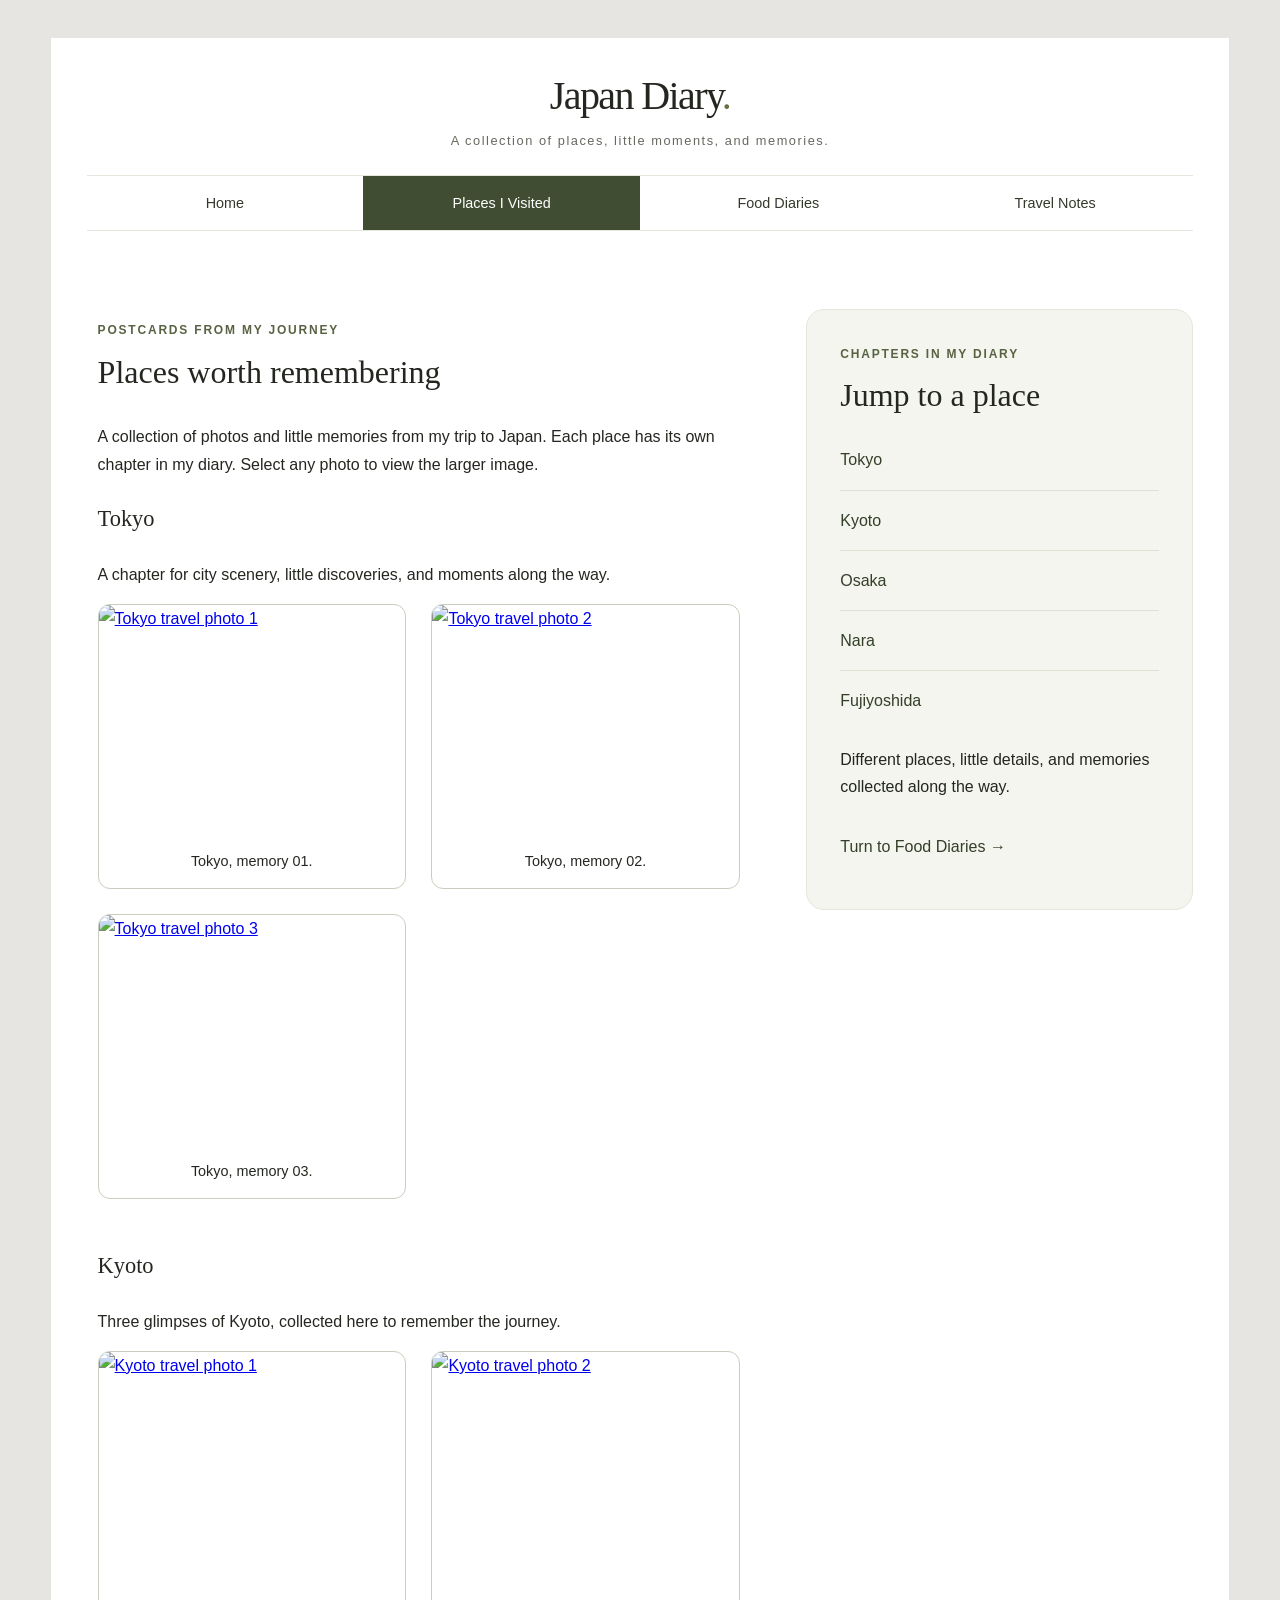
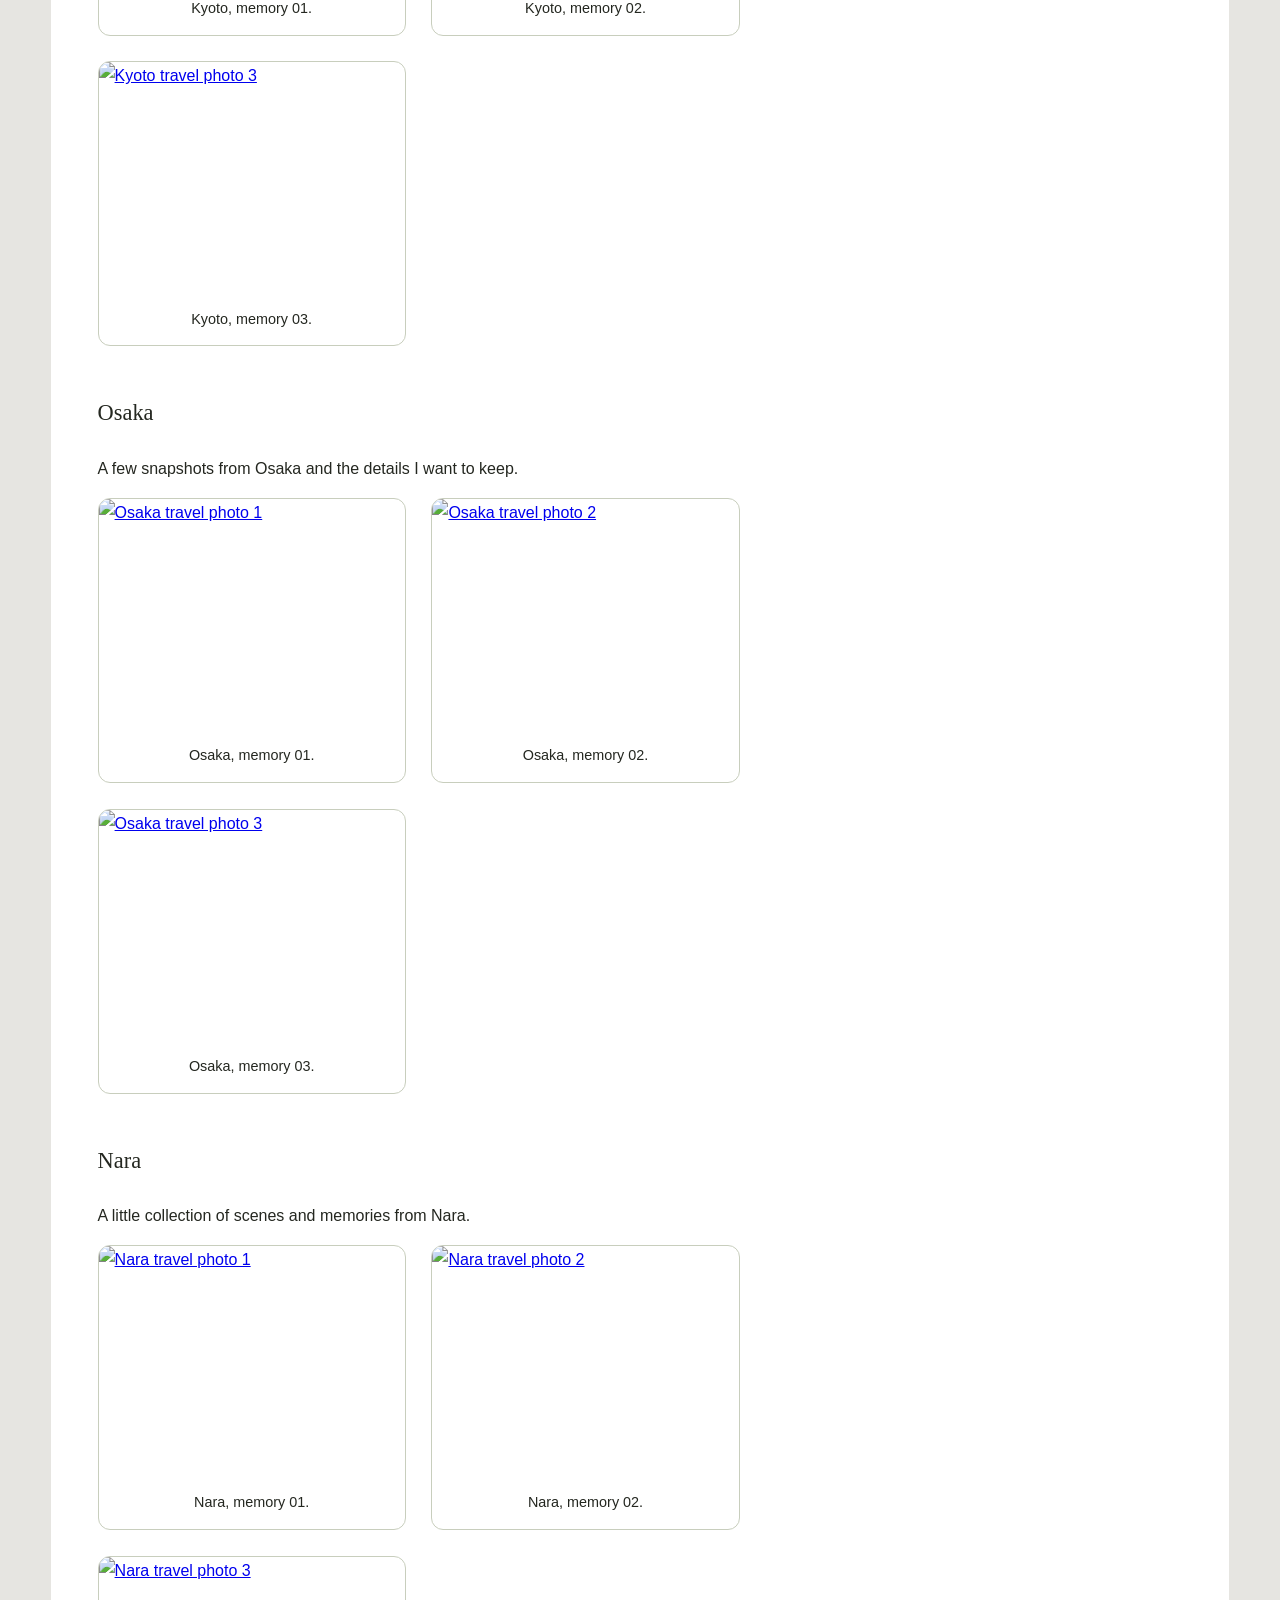
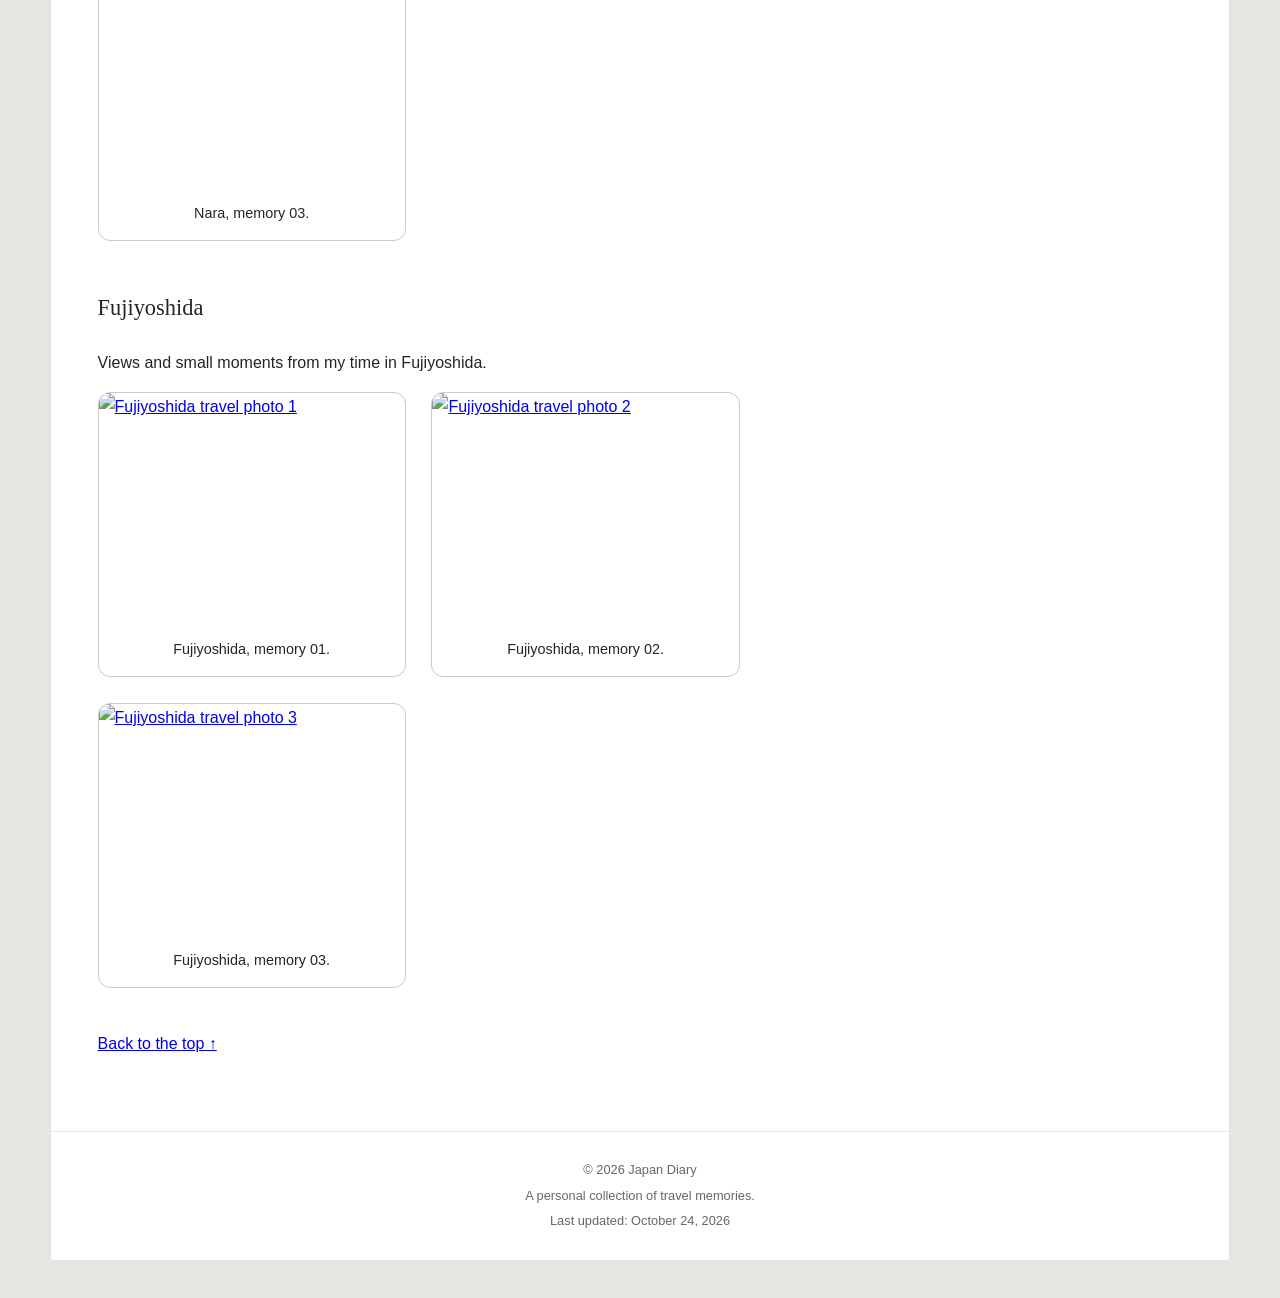
==== destinations.html @ f0b6dc49 "Add files via upload" ====
<!DOCTYPE html>
<html lang="en">
<head>
    <meta charset="UTF-8">
    <meta name="description"
          content="Japan Diary: photos and memories from Tokyo, Kyoto, Osaka, Nara, Fujiyoshida, and Shinjuku.">
    <meta name="viewport"
          content="width=device-width, initial-scale=1.0">

    <title>Japan Diary | Places I Visited</title>
    <link rel="stylesheet" href="Styles.css">
</head>

<body>
    <header>
        <h1>Japan Diary<span>.</span></h1>
        <p>A collection of places, little moments, and memories.</p>
    </header>

    <nav aria-label="Main navigation">
        <ul>
            <li><a href="index.html">Home</a></li>
            <li>
                <a href="destinations.html" aria-current="page">
                    Places I Visited
                </a>
            </li>
            <li><a href="food.html">Food Diaries</a></li>
            <li><a href="tips.html">Travel Notes</a></li>
        </ul>
    </nav>

    <main>
        <div class="columns">
            <section id="welcome">
                <p class="eyebrow">POSTCARDS FROM MY JOURNEY</p>
                <h2>Places worth remembering</h2>

                <p>
                    A collection of photos and little memories
                    from my trip to Japan. Each place has its
                    own chapter in my diary. Select any photo
                    to view the larger image.
                </p>

                <section id="tokyo">
                    <h3>Tokyo</h3>
                    <p>
                        A chapter for city scenery, little
                        discoveries, and moments along the way.
                    </p>

                    <div class="gallery-grid">
                        <div class="gallery">
                            <a href="Images/tokyo1.jpg">
                                <img src="Images/tokyo1.jpg"
                                     alt="Tokyo travel photo 1">
                            </a>
                            <div class="desc">Tokyo, memory 01.</div>
                        </div>

                        <div class="gallery">
                            <a href="Images/tokyo2.jpg">
                                <img src="Images/tokyo2.jpg"
                                     alt="Tokyo travel photo 2">
                            </a>
                            <div class="desc">Tokyo, memory 02.</div>
                        </div>

                        <div class="gallery">
                            <a href="Images/tokyo3.jpg">
                                <img src="Images/tokyo3.jpg"
                                     alt="Tokyo travel photo 3">
                            </a>
                            <div class="desc">Tokyo, memory 03.</div>
                        </div>
                    </div>
                </section>

                <section id="kyoto">
                    <h3>Kyoto</h3>
                    <p>
                        Three glimpses of Kyoto, collected
                        here to remember the journey.
                    </p>

                    <div class="gallery-grid">
                        <div class="gallery">
                            <a href="Images/kyoto1.jpg">
                                <img src="Images/kyoto1.jpg"
                                     alt="Kyoto travel photo 1">
                            </a>
                            <div class="desc">Kyoto, memory 01.</div>
                        </div>

                        <div class="gallery">
                            <a href="Images/kyoto2.jpg">
                                <img src="Images/kyoto2.jpg"
                                     alt="Kyoto travel photo 2">
                            </a>
                            <div class="desc">Kyoto, memory 02.</div>
                        </div>

                        <div class="gallery">
                            <a href="Images/kyoto3.jpg">
                                <img src="Images/kyoto3.jpg"
                                     alt="Kyoto travel photo 3">
                            </a>
                            <div class="desc">Kyoto, memory 03.</div>
                        </div>
                    </div>
                </section>

                <section id="osaka">
                    <h3>Osaka</h3>
                    <p>
                        A few snapshots from Osaka and
                        the details I want to keep.
                    </p>

                    <div class="gallery-grid">
                        <div class="gallery">
                            <a href="Images/osaka1.jpg">
                                <img src="Images/osaka1.jpg"
                                     alt="Osaka travel photo 1">
                            </a>
                            <div class="desc">Osaka, memory 01.</div>
                        </div>

                        <div class="gallery">
                            <a href="Images/osaka2.jpg">
                                <img src="Images/osaka2.jpg"
                                     alt="Osaka travel photo 2">
                            </a>
                            <div class="desc">Osaka, memory 02.</div>
                        </div>

                        <div class="gallery">
                            <a href="Images/osaka3.jpg">
                                <img src="Images/osaka3.jpg"
                                     alt="Osaka travel photo 3">
                            </a>
                            <div class="desc">Osaka, memory 03.</div>
                        </div>
                    </div>
                </section>

                <section id="nara">
                    <h3>Nara</h3>
                    <p>
                        A little collection of scenes
                        and memories from Nara.
                    </p>

                    <div class="gallery-grid">
                        <div class="gallery">
                            <a href="Images/nara1.jpg">
                                <img src="Images/nara1.jpg"
                                     alt="Nara travel photo 1">
                            </a>
                            <div class="desc">Nara, memory 01.</div>
                        </div>

                        <div class="gallery">
                            <a href="Images/nara2.jpg">
                                <img src="Images/nara2.jpg"
                                     alt="Nara travel photo 2">
                            </a>
                            <div class="desc">Nara, memory 02.</div>
                        </div>

                        <div class="gallery">
                            <a href="Images/nara3.jpg">
                                <img src="Images/nara3.jpg"
                                     alt="Nara travel photo 3">
                            </a>
                            <div class="desc">Nara, memory 03.</div>
                        </div>
                    </div>
                </section>

                <section id="fujiyoshida">
                    <h3>Fujiyoshida</h3>
                    <p>
                        Views and small moments from
                        my time in Fujiyoshida.
                    </p>

                    <div class="gallery-grid">
                        <div class="gallery">
                            <a href="Images/fujiyoshida1.jpg">
                                <img src="Images/fujiyoshida1.jpg"
                                     alt="Fujiyoshida travel photo 1">
                            </a>
                            <div class="desc">
                                Fujiyoshida, memory 01.
                            </div>
                        </div>

                        <div class="gallery">
                            <a href="Images/fujiyoshida2.jpg">
                                <img src="Images/fujiyoshida2.jpg"
                                     alt="Fujiyoshida travel photo 2">
                            </a>
                            <div class="desc">
                                Fujiyoshida, memory 02.
                            </div>
                        </div>

                        <div class="gallery">
                            <a href="Images/fujiyoshida3.jpg">
                                <img src="Images/fujiyoshida3.jpg"
                                     alt="Fujiyoshida travel photo 3">
                            </a>
                            <div class="desc">
                                Fujiyoshida, memory 03.
                            </div>
                        </div>
                    </div>
                </section>

                <p>
                    <a href="#welcome">Back to the top &uarr;</a>
                </p>
            </section>

            <aside>
                <p class="eyebrow">CHAPTERS IN MY DIARY</p>
                <h2>Jump to a place</h2>

                <ul>
                    <li><a href="#tokyo">Tokyo</a></li>
                    <li><a href="#kyoto">Kyoto</a></li>
                    <li><a href="#osaka">Osaka</a></li>
                    <li><a href="#nara">Nara</a></li>
                    <li><a href="#fujiyoshida">Fujiyoshida</a></li>

                </ul>

                <p>
                    Different places, little details,
                    and memories collected along the way.
                </p>

                <a href="food.html">
                    Turn to Food Diaries &rarr;
                </a>
            </aside>
        </div>
    </main>

    <footer>
        <p>&copy; 2026 Japan Diary</p>
        <p>A personal collection of travel memories.</p>
        <p>Last updated: October 24, 2026</p>
    </footer>
</body>
</html>
---- Styles.css ----
/* General layout */
* {
    box-sizing: border-box;
}

html {
    background-color: #e6e5e1;
}

body {
    width: 92%;
    margin: 3% auto;
    color: #242720;
    background-color: #ffffff;
    font-family: Arial, Helvetica, sans-serif;
    font-size: 100%;
    line-height: 1.7;
}

/* Header */
header {
    padding: 2% 4%;
    text-align: center;
}

header h1 {
    margin: 0;
    font-family: Georgia, "Times New Roman", serif;
    font-size: 2.5em;
    font-weight: normal;
    letter-spacing: -0.04em;
}

header h1 span {
    color: #657044;
}

header p {
    margin: 0;
    color: #66695f;
    font-size: 0.8em;
    letter-spacing: 0.12em;
}

/* Navigation */
nav {
    margin: 0 3%;
    border-top: 1px solid #e5e7df;
    border-bottom: 1px solid #e5e7df;
}

nav ul {
    margin: 0;
    padding: 0;
    list-style: none;
}

nav ul::after {
    content: "";
    display: block;
    clear: both;
}

nav li {
    float: left;
    width: 25%;
}

nav a {
    display: block;
    padding: 1em 2%;
    color: #34392c;
    text-align: center;
    text-decoration: none;
    font-size: 0.9em;
}

nav a:hover,
nav a:focus,
nav a[aria-current="page"] {
    color: #ffffff;
    background-color: #414d32;
}

/* Main area */
main {
    width: 100%;
    padding: 2% 3% 4%;
}

/* Large scenic banner */
.hero {
    padding: 8% 5%;
    border-radius: 24px;
    color: #ffffff;
    background-color: #414d32;
    background-image:
        linear-gradient(
            rgba(0, 0, 0, 0.25),
            rgba(0, 0, 0, 0.6)
        ),
     url("Images/japan.jpg");
    background-position: center;
    background-size: cover;
}

.hero h2 {
    margin: 0 0 3%;
    font-family: Georgia, "Times New Roman", serif;
    font-size: clamp(2.5em, 7vw, 7em);
    font-weight: normal;
    line-height: 1.05;
    letter-spacing: -0.05em;
}

.hero p {
    margin-bottom: 5%;
    font-family: Georgia, "Times New Roman", serif;
    font-size: 1.5em;
    line-height: 1.3;
}

.button {
    display: inline-block;
    padding: 0.8em 1.5em;
    border-radius: 30px;
    color: #242720;
    background-color: #ffffff;
    text-decoration: none;
    font-size: 0.85em;
    font-weight: bold;
}

.button:hover,
.button:focus {
    background-color: #e5e9d9;
}

/* Book-style fluid columns */
.columns {
    width: 100%;
    margin-top: 5%;
}

.columns::after {
    content: "";
    display: block;
    clear: both;
}

#welcome {
    float: left;
    width: 62%;
    padding: 1% 3% 1% 1%;
}

aside {
    float: right;
    width: 35%;
    padding: 3%;
    border: 1px solid #e4e7dc;
    border-radius: 18px;
    background-color: #f3f5ee;
}

.columns h2 {
    margin: 0 0 5%;
    font-family: Georgia, "Times New Roman", serif;
    font-size: 2em;
    font-weight: normal;
    line-height: 1.2;
}

.columns h3 {
    font-family: Georgia, "Times New Roman", serif;
    font-size: 1.4em;
    font-weight: normal;
}

.eyebrow {
    margin-top: 0;
    color: #596343;
    font-size: 0.75em;
    font-weight: bold;
    letter-spacing: 0.15em;
}

aside ul {
    margin: 0;
    padding: 0;
    list-style: none;
}

aside li {
    border-bottom: 1px solid #dce1d2;
}

aside li:last-child {
    border-bottom: 0;
}

aside a {
    display: block;
    padding: 1em 0;
    color: #343e29;
    text-decoration: none;
}

aside a:hover,
aside a:focus {
    text-decoration: underline;
}

/* Scalable content images */
main img {
    max-width: 100%;
    height: auto;
    border-radius: 16px;
}

/* Footer */
footer {
    clear: both;
    padding: 2%;
    border-top: 1px solid #e5e7df;
    color: #66695f;
    text-align: center;
    font-size: 0.8em;
}

footer p {
    margin: 0.3em 0;
}

/* Smaller screens */
@media screen and (max-width: 600px) {
    nav li {
        width: 50%;
    }

    .hero {
        padding: 12% 6%;
    }

    .hero p {
        font-size: 1.2em;
    }

    #welcome,
    aside {
        float: none;
        width: 100%;
    }

    #welcome {
        padding: 4% 1%;
    }

    aside {
        margin-top: 4%;
        padding: 6%;
    }
}/* Trip planning form */
form {
    margin-top: 5%;
}

fieldset {
    min-width: 0;
    margin: 0;
    padding: 5%;
    border: 1px solid #c8cebd;
    border-radius: 16px;
}

legend {
    padding: 0 0.5em;
    color: #414d32;
    font-weight: bold;
}

form label {
    display: block;
    margin-top: 1em;
    margin-bottom: 0.4em;
    font-weight: bold;
}

form input,
form select,
form textarea {
    display: block;
    width: 100%;
    padding: 0.8em;
    border: 1px solid #929b83;
    border-radius: 6px;
    color: #242720;
    background-color: #ffffff;
    font: inherit;
}

form textarea {
    resize: vertical;
}

form input:focus,
form select:focus,
form textarea:focus {
    outline: 2px solid #414d32;
    outline-offset: 2px;
}

.form-buttons {
    margin-top: 1.5em;
}

.form-buttons button {
    margin: 0.4em 0.5em 0 0;
    padding: 0.8em 1.5em;
    border: 1px solid #414d32;
    border-radius: 24px;
    color: #ffffff;
    background-color: #414d32;
    font: inherit;
    cursor: pointer;
}

.form-buttons button[type="reset"] {
    color: #414d32;
    background-color: #ffffff;
}

.form-buttons button:hover {
    color: #ffffff;
    background-color: #28321e;
}

.form-buttons button:focus {
    outline: 2px solid #414d32;
    outline-offset: 3px;
}

/* Fluid image gallery */
.gallery-grid::after {
    content: "";
    display: block;
    clear: both;
}

.gallery {
    float: left;
    width: 48%;
    margin: 0 4% 4% 0;
    border: 1px solid #c8cebd;
    border-radius: 12px;
    overflow: hidden;
    background-color: #ffffff;
}

.gallery:nth-child(even) {
    margin-right: 0;
}

.gallery:hover {
    border-color: #414d32;
}

.gallery a {
    display: block;
}

.gallery a:focus {
    outline: 3px solid #414d32;
    outline-offset: -3px;
}

.gallery img {
    display: block;
    width: 100%;
    height: auto;
    aspect-ratio: 4 / 3;
    object-fit: cover;
    border-radius: 0;
}

.desc {
    padding: 1em;
    text-align: center;
    font-size: 0.9em;
}

@media screen and (max-width: 600px) {
    .gallery {
        float: none;
        width: 100%;
        margin-right: 0;
        margin-bottom: 6%;
    }
}
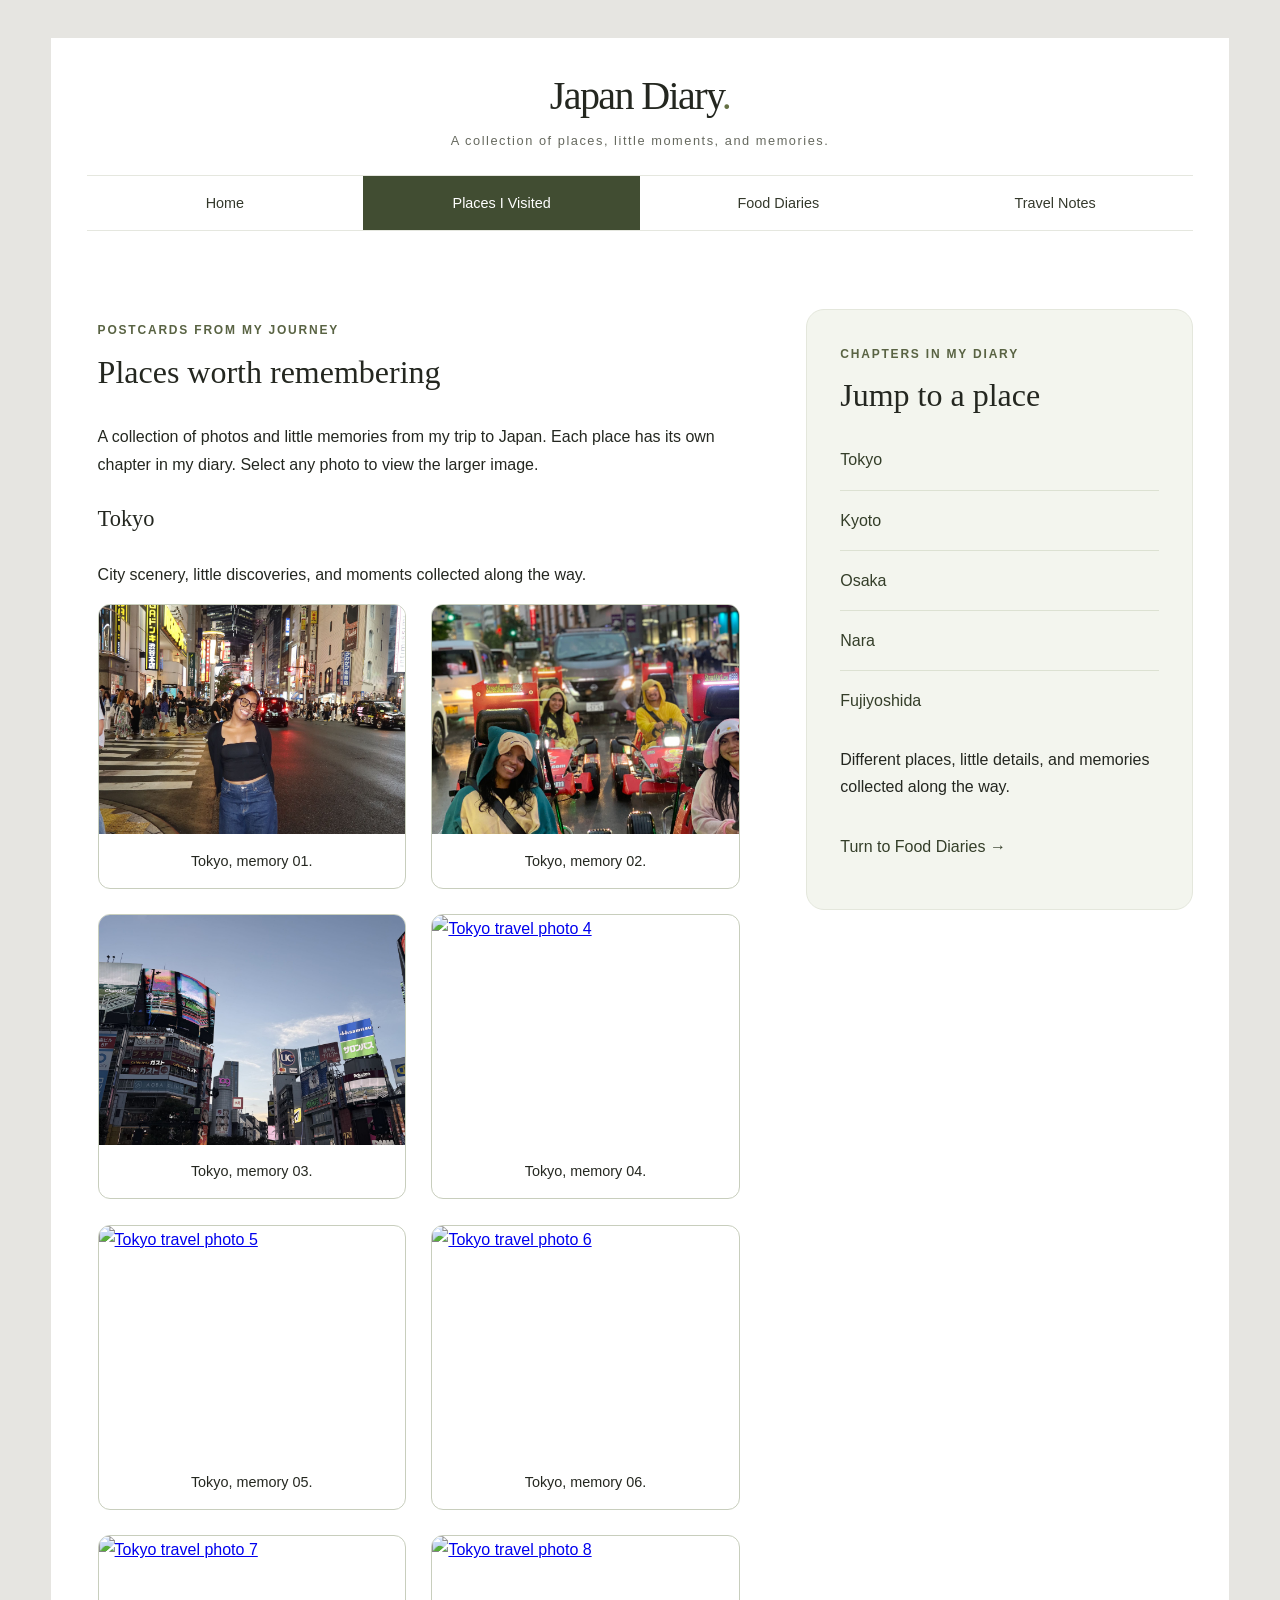
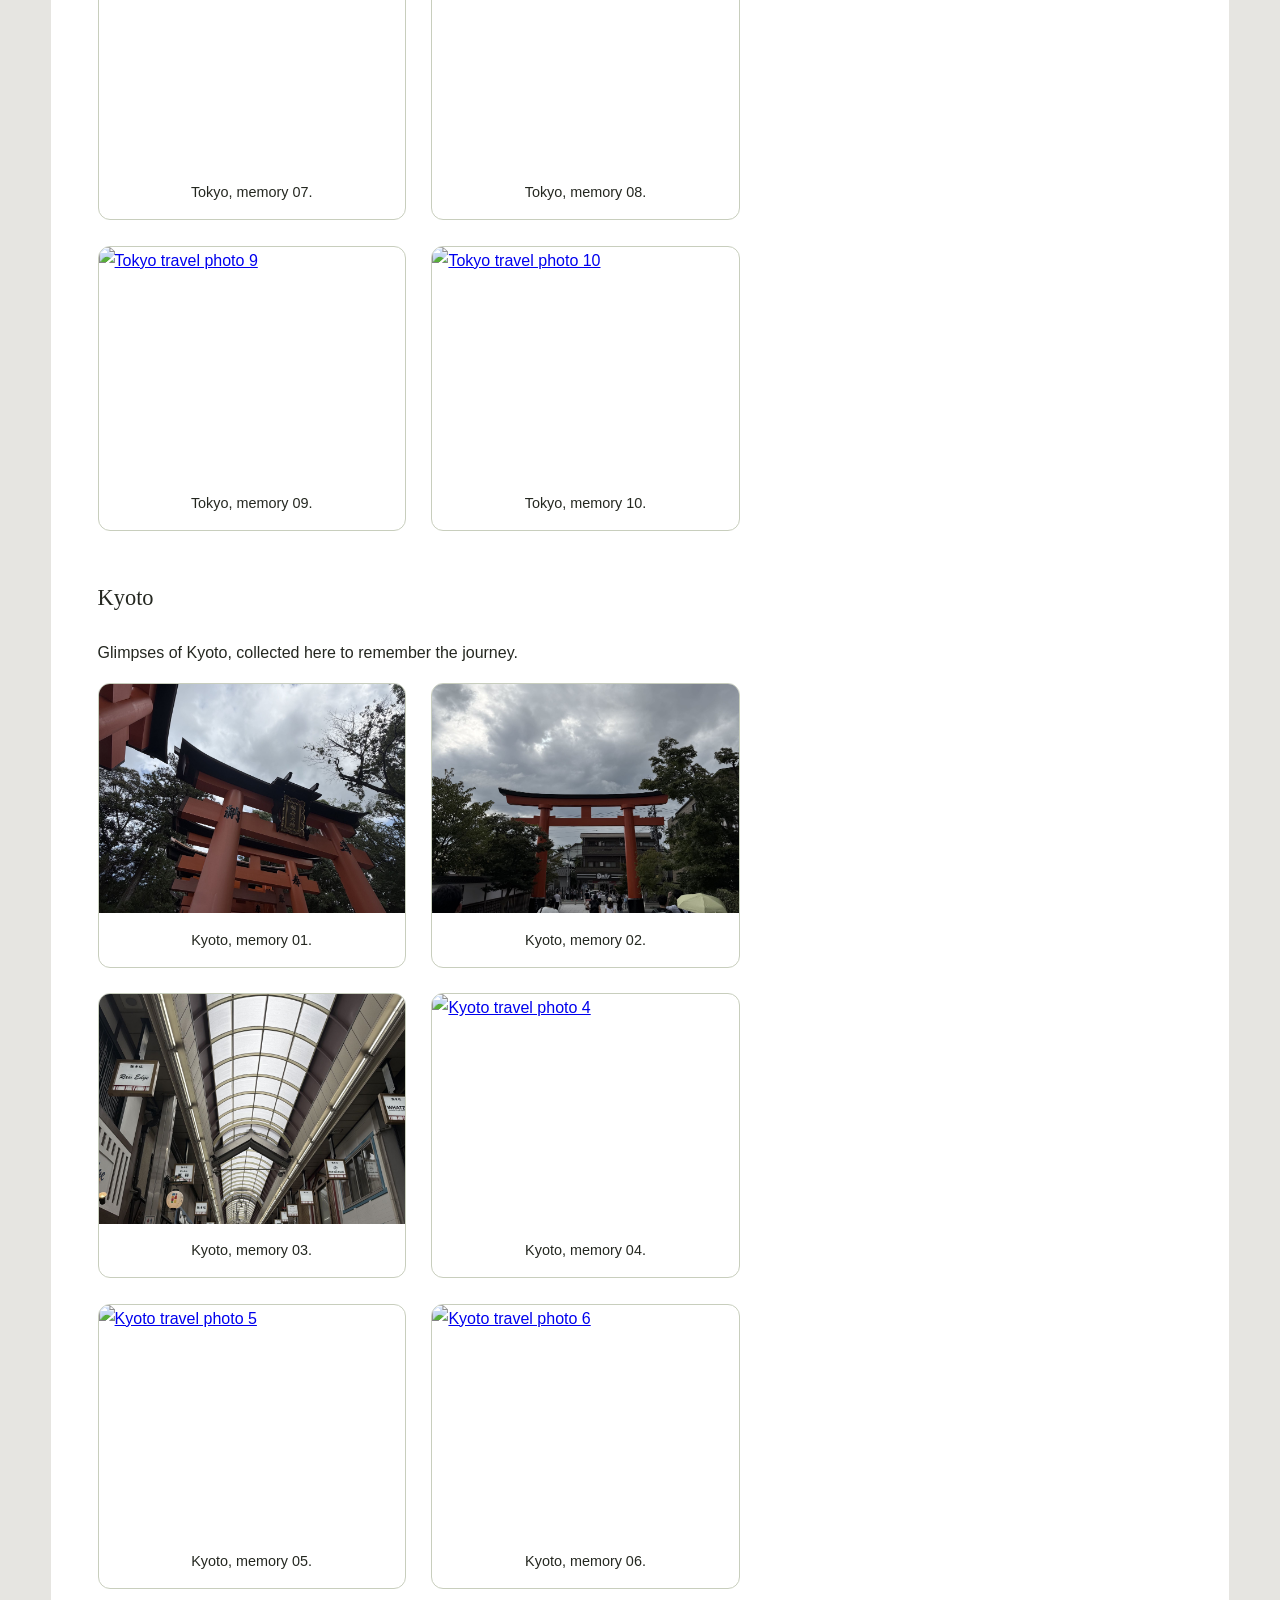
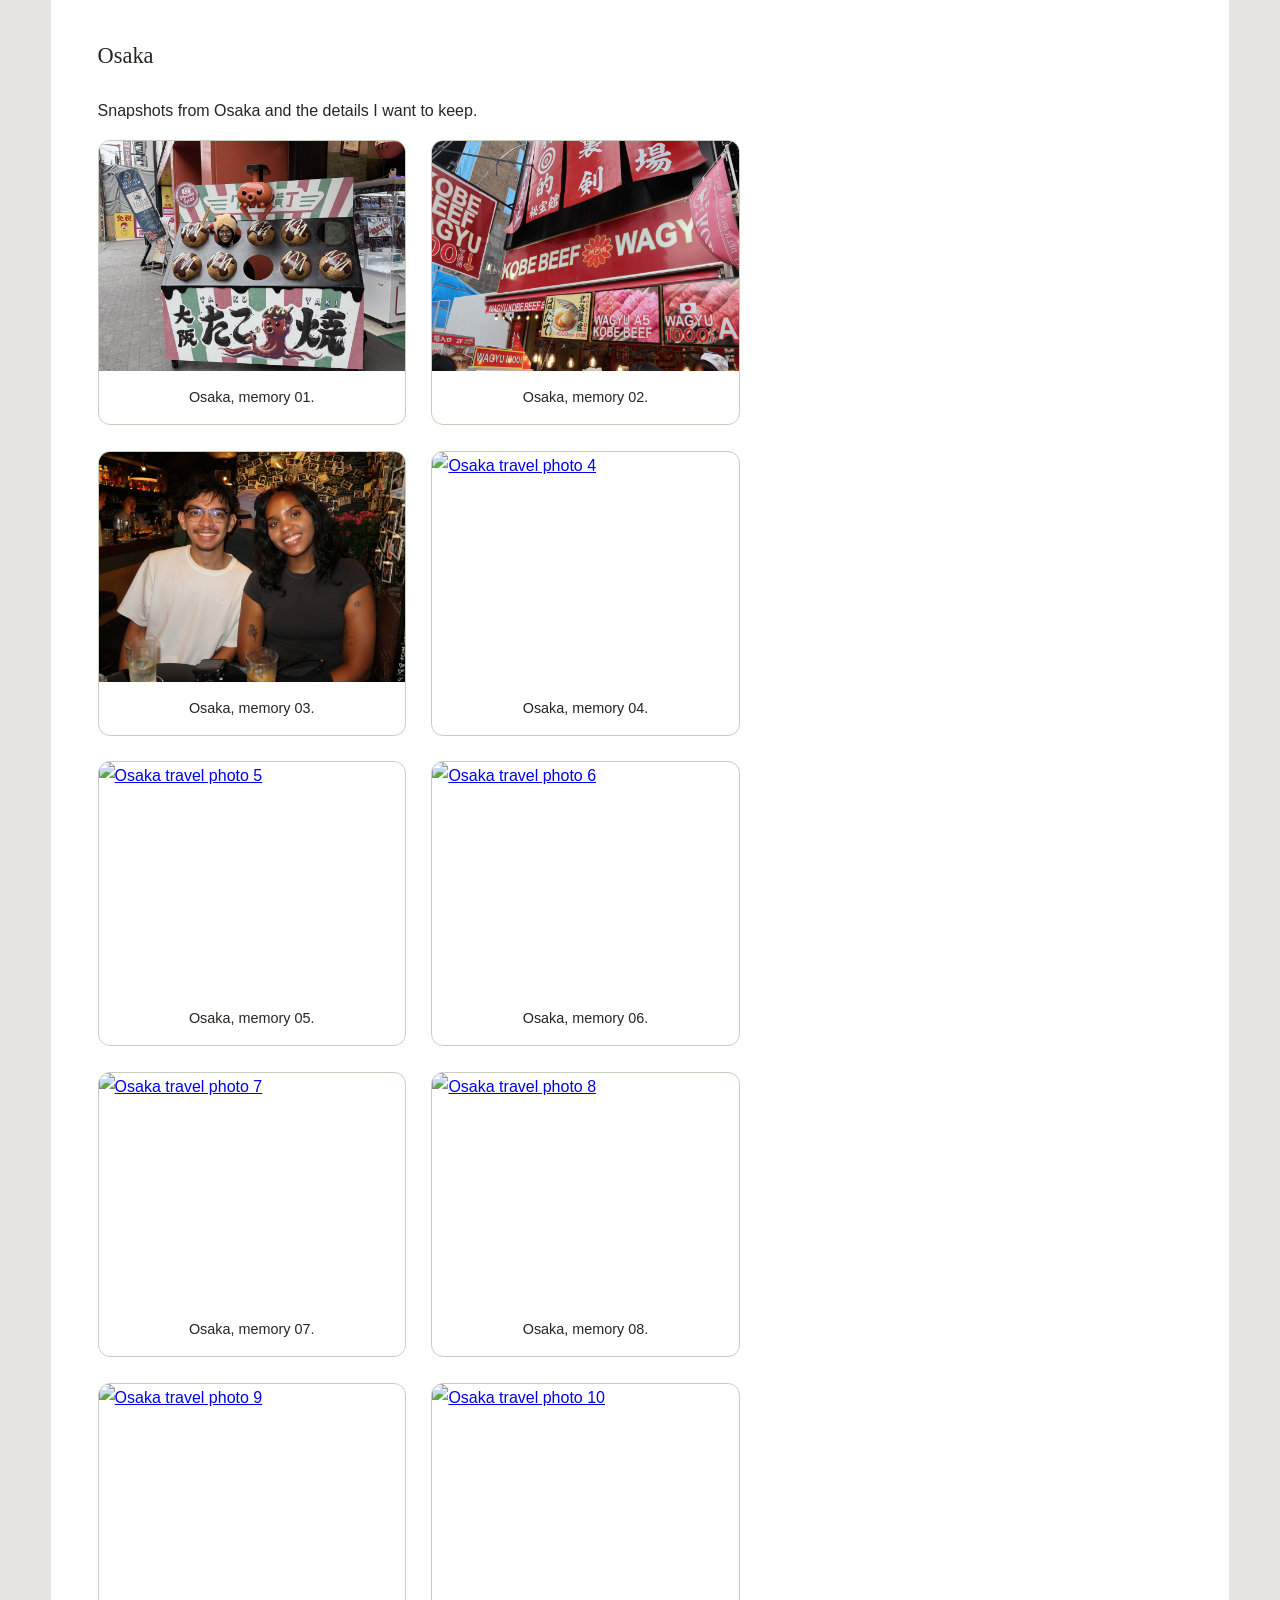
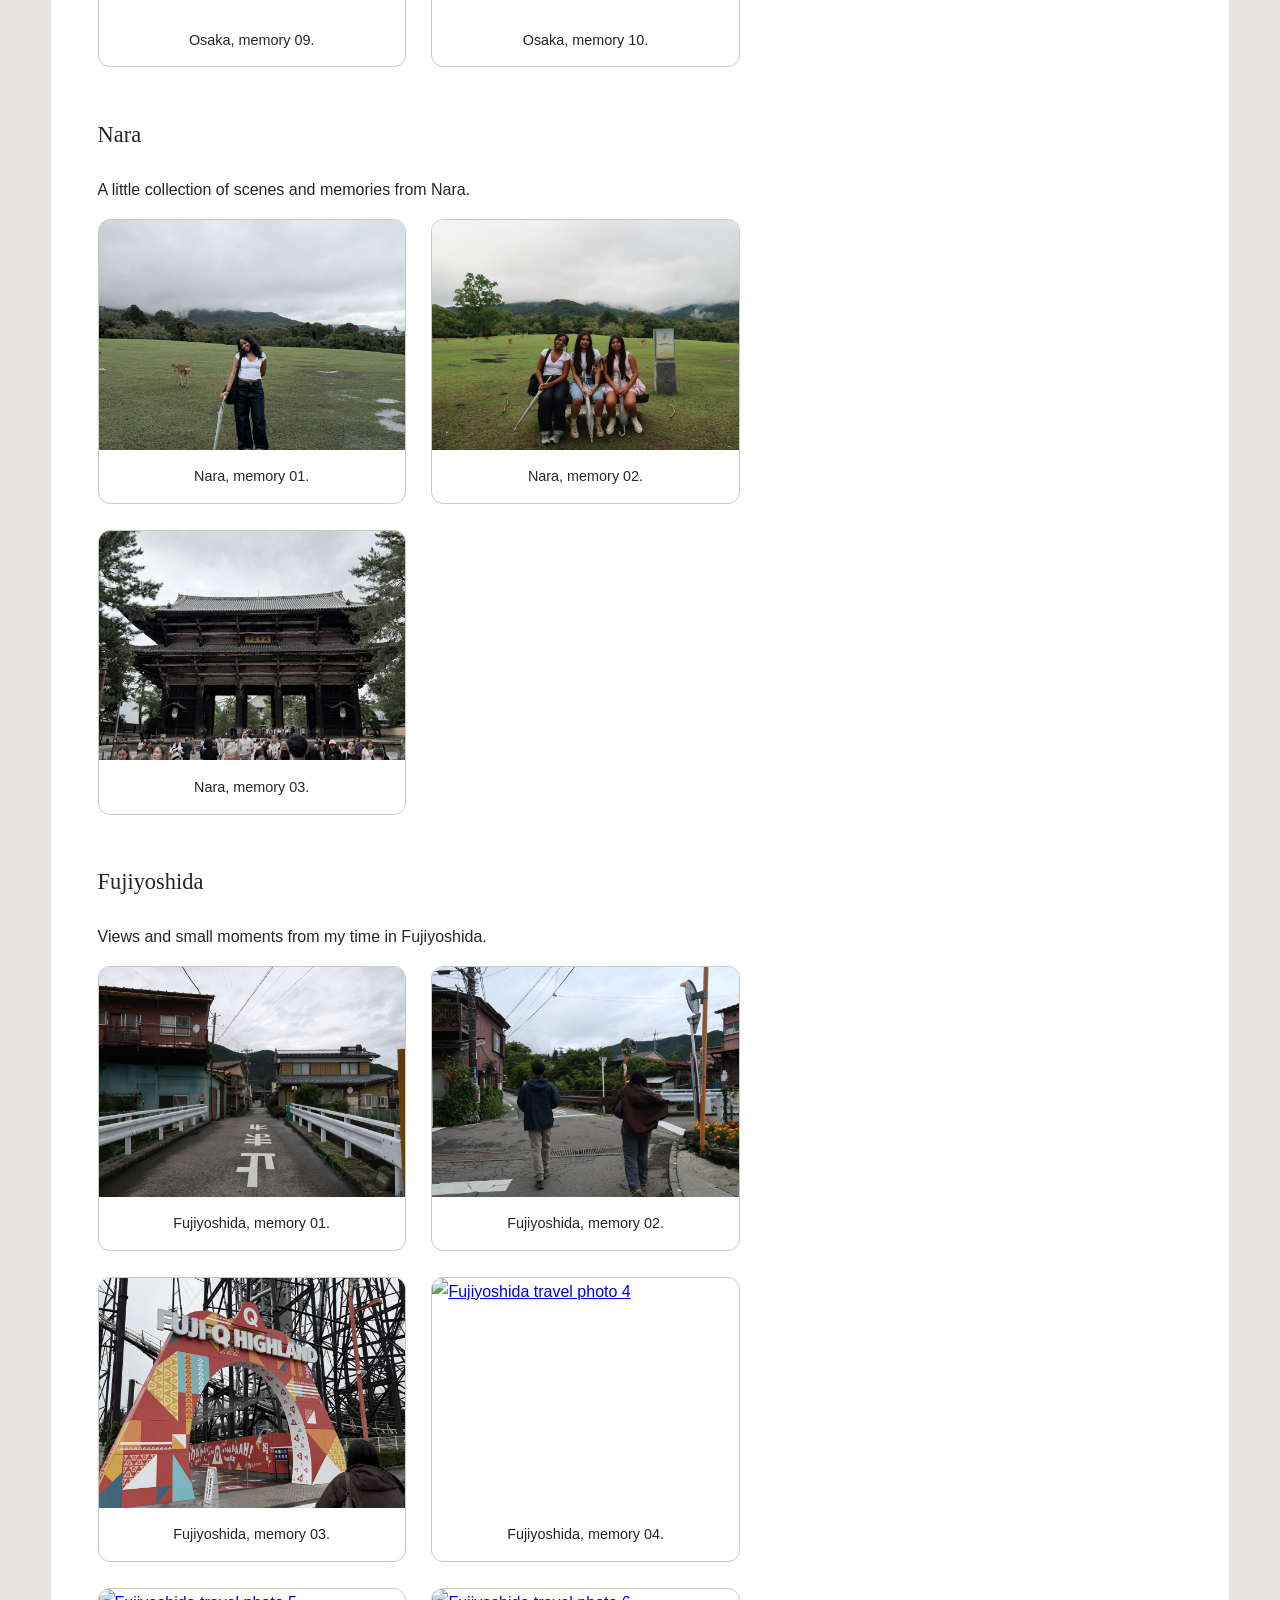
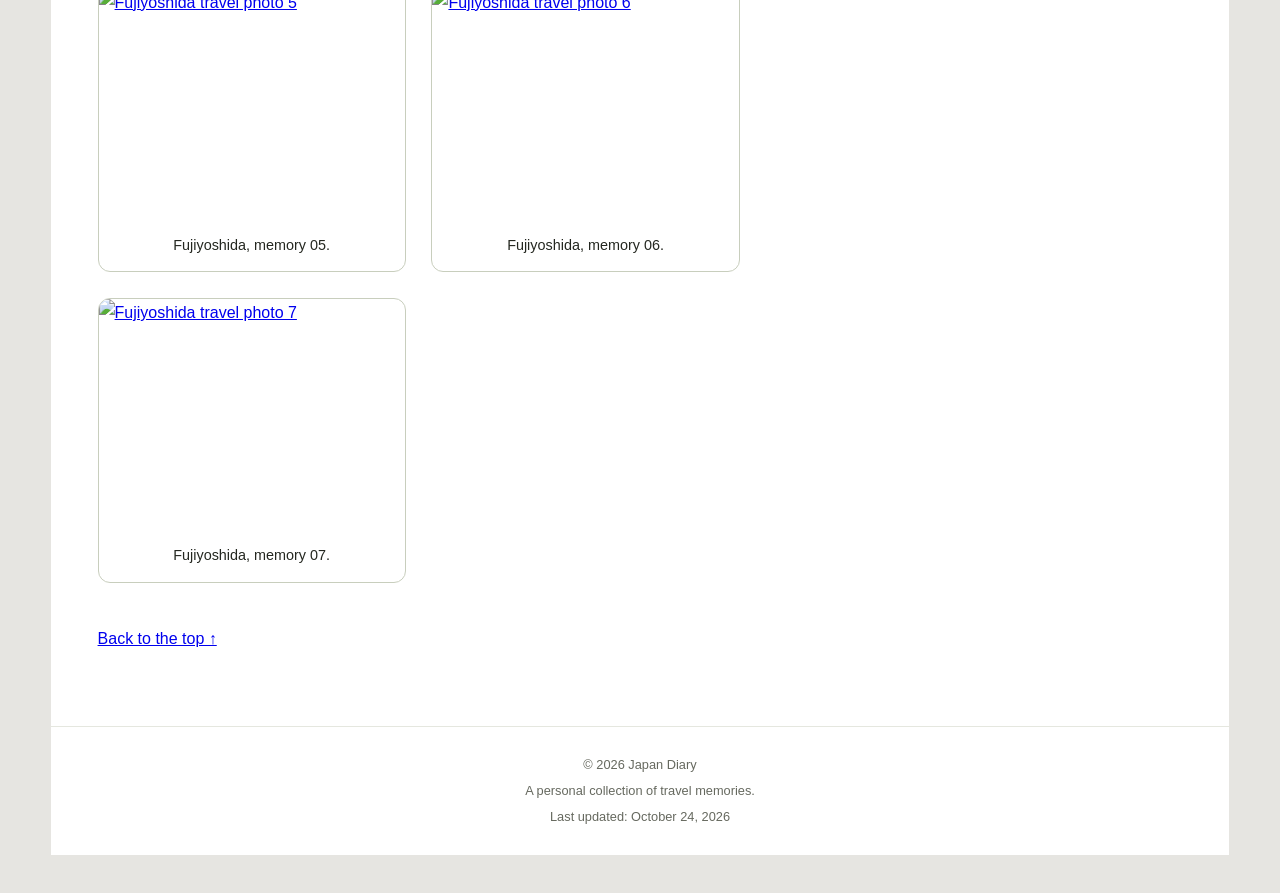
==== commit 71ac85dd: "Add files via upload" ====
--- a/destinations.html
+++ b/destinations.html
@@ -3,7 +3,7 @@
 <head>
     <meta charset="UTF-8">
     <meta name="description"
-          content="Japan Diary: photos and memories from Tokyo, Kyoto, Osaka, Nara, Fujiyoshida, and Shinjuku.">
+          content="Japan Diary: photos and memories from Tokyo, Kyoto, Osaka, Nara, and Fujiyoshida.">
     <meta name="viewport"
           content="width=device-width, initial-scale=1.0">
 
@@ -43,18 +43,20 @@
                     to view the larger image.
                 </p>
 
+                <!-- TOKYO: 10 PHOTOS -->
                 <section id="tokyo">
                     <h3>Tokyo</h3>
                     <p>
-                        A chapter for city scenery, little
-                        discoveries, and moments along the way.
+                        City scenery, little discoveries,
+                        and moments collected along the way.
                     </p>
 
                     <div class="gallery-grid">
                         <div class="gallery">
                             <a href="Images/tokyo1.jpg">
                                 <img src="Images/tokyo1.jpg"
-                                     alt="Tokyo travel photo 1">
+                                     alt="Tokyo travel photo 1"
+                                     loading="lazy">
                             </a>
                             <div class="desc">Tokyo, memory 01.</div>
                         </div>
@@ -62,7 +64,8 @@
                         <div class="gallery">
                             <a href="Images/tokyo2.jpg">
                                 <img src="Images/tokyo2.jpg"
-                                     alt="Tokyo travel photo 2">
+                                     alt="Tokyo travel photo 2"
+                                     loading="lazy">
                             </a>
                             <div class="desc">Tokyo, memory 02.</div>
                         </div>
@@ -70,25 +73,91 @@
                         <div class="gallery">
                             <a href="Images/tokyo3.jpg">
                                 <img src="Images/tokyo3.jpg"
-                                     alt="Tokyo travel photo 3">
+                                     alt="Tokyo travel photo 3"
+                                     loading="lazy">
                             </a>
                             <div class="desc">Tokyo, memory 03.</div>
+                        </div>
+
+                        <div class="gallery">
+                            <a href="Images/tokyo4.jpg">
+                                <img src="Images/tokyo4.jpg"
+                                     alt="Tokyo travel photo 4"
+                                     loading="lazy">
+                            </a>
+                            <div class="desc">Tokyo, memory 04.</div>
+                        </div>
+
+                        <div class="gallery">
+                            <a href="Images/tokyo5.jpg">
+                                <img src="Images/tokyo5.jpg"
+                                     alt="Tokyo travel photo 5"
+                                     loading="lazy">
+                            </a>
+                            <div class="desc">Tokyo, memory 05.</div>
+                        </div>
+
+                        <div class="gallery">
+                            <a href="Images/tokyo6.jpg">
+                                <img src="Images/tokyo6.jpg"
+                                     alt="Tokyo travel photo 6"
+                                     loading="lazy">
+                            </a>
+                            <div class="desc">Tokyo, memory 06.</div>
+                        </div>
+
+                        <div class="gallery">
+                            <a href="Images/tokyo7.jpg">
+                                <img src="Images/tokyo7.jpg"
+                                     alt="Tokyo travel photo 7"
+                                     loading="lazy">
+                            </a>
+                            <div class="desc">Tokyo, memory 07.</div>
+                        </div>
+
+                        <div class="gallery">
+                            <a href="Images/tokyo8.jpg">
+                                <img src="Images/tokyo8.jpg"
+                                     alt="Tokyo travel photo 8"
+                                     loading="lazy">
+                            </a>
+                            <div class="desc">Tokyo, memory 08.</div>
+                        </div>
+
+                        <div class="gallery">
+                            <a href="Images/tokyo9.jpg">
+                                <img src="Images/tokyo9.jpg"
+                                     alt="Tokyo travel photo 9"
+                                     loading="lazy">
+                            </a>
+                            <div class="desc">Tokyo, memory 09.</div>
+                        </div>
+
+                        <div class="gallery">
+                            <a href="Images/tokyo10.jpg">
+                                <img src="Images/tokyo10.jpg"
+                                     alt="Tokyo travel photo 10"
+                                     loading="lazy">
+                            </a>
+                            <div class="desc">Tokyo, memory 10.</div>
                         </div>
                     </div>
                 </section>
 
+                <!-- KYOTO: 6 PHOTOS -->
                 <section id="kyoto">
                     <h3>Kyoto</h3>
                     <p>
-                        Three glimpses of Kyoto, collected
-                        here to remember the journey.
+                        Glimpses of Kyoto, collected here
+                        to remember the journey.
                     </p>
 
                     <div class="gallery-grid">
                         <div class="gallery">
                             <a href="Images/kyoto1.jpg">
                                 <img src="Images/kyoto1.jpg"
-                                     alt="Kyoto travel photo 1">
+                                     alt="Kyoto travel photo 1"
+                                     loading="lazy">
                             </a>
                             <div class="desc">Kyoto, memory 01.</div>
                         </div>
@@ -96,7 +165,8 @@
                         <div class="gallery">
                             <a href="Images/kyoto2.jpg">
                                 <img src="Images/kyoto2.jpg"
-                                     alt="Kyoto travel photo 2">
+                                     alt="Kyoto travel photo 2"
+                                     loading="lazy">
                             </a>
                             <div class="desc">Kyoto, memory 02.</div>
                         </div>
@@ -104,25 +174,55 @@
                         <div class="gallery">
                             <a href="Images/kyoto3.jpg">
                                 <img src="Images/kyoto3.jpg"
-                                     alt="Kyoto travel photo 3">
+                                     alt="Kyoto travel photo 3"
+                                     loading="lazy">
                             </a>
                             <div class="desc">Kyoto, memory 03.</div>
+                        </div>
+
+                        <div class="gallery">
+                            <a href="Images/kyoto4.jpg">
+                                <img src="Images/kyoto4.jpg"
+                                     alt="Kyoto travel photo 4"
+                                     loading="lazy">
+                            </a>
+                            <div class="desc">Kyoto, memory 04.</div>
+                        </div>
+
+                        <div class="gallery">
+                            <a href="Images/kyoto5.jpg">
+                                <img src="Images/kyoto5.jpg"
+                                     alt="Kyoto travel photo 5"
+                                     loading="lazy">
+                            </a>
+                            <div class="desc">Kyoto, memory 05.</div>
+                        </div>
+
+                        <div class="gallery">
+                            <a href="Images/kyoto6.jpg">
+                                <img src="Images/kyoto6.jpg"
+                                     alt="Kyoto travel photo 6"
+                                     loading="lazy">
+                            </a>
+                            <div class="desc">Kyoto, memory 06.</div>
                         </div>
                     </div>
                 </section>
 
+                <!-- OSAKA: 10 PHOTOS -->
                 <section id="osaka">
                     <h3>Osaka</h3>
                     <p>
-                        A few snapshots from Osaka and
-                        the details I want to keep.
+                        Snapshots from Osaka and the
+                        details I want to keep.
                     </p>
 
                     <div class="gallery-grid">
                         <div class="gallery">
                             <a href="Images/osaka1.jpg">
                                 <img src="Images/osaka1.jpg"
-                                     alt="Osaka travel photo 1">
+                                     alt="Osaka travel photo 1"
+                                     loading="lazy">
                             </a>
                             <div class="desc">Osaka, memory 01.</div>
                         </div>
@@ -130,7 +230,8 @@
                         <div class="gallery">
                             <a href="Images/osaka2.jpg">
                                 <img src="Images/osaka2.jpg"
-                                     alt="Osaka travel photo 2">
+                                     alt="Osaka travel photo 2"
+                                     loading="lazy">
                             </a>
                             <div class="desc">Osaka, memory 02.</div>
                         </div>
@@ -138,13 +239,78 @@
                         <div class="gallery">
                             <a href="Images/osaka3.jpg">
                                 <img src="Images/osaka3.jpg"
-                                     alt="Osaka travel photo 3">
+                                     alt="Osaka travel photo 3"
+                                     loading="lazy">
                             </a>
                             <div class="desc">Osaka, memory 03.</div>
+                        </div>
+
+                        <div class="gallery">
+                            <a href="Images/osaka4.jpg">
+                                <img src="Images/osaka4.jpg"
+                                     alt="Osaka travel photo 4"
+                                     loading="lazy">
+                            </a>
+                            <div class="desc">Osaka, memory 04.</div>
+                        </div>
+
+                        <div class="gallery">
+                            <a href="Images/osaka5.jpg">
+                                <img src="Images/osaka5.jpg"
+                                     alt="Osaka travel photo 5"
+                                     loading="lazy">
+                            </a>
+                            <div class="desc">Osaka, memory 05.</div>
+                        </div>
+
+                        <div class="gallery">
+                            <a href="Images/osaka6.jpg">
+                                <img src="Images/osaka6.jpg"
+                                     alt="Osaka travel photo 6"
+                                     loading="lazy">
+                            </a>
+                            <div class="desc">Osaka, memory 06.</div>
+                        </div>
+
+                        <div class="gallery">
+                            <a href="Images/osaka7.jpg">
+                                <img src="Images/osaka7.jpg"
+                                     alt="Osaka travel photo 7"
+                                     loading="lazy">
+                            </a>
+                            <div class="desc">Osaka, memory 07.</div>
+                        </div>
+
+                        <div class="gallery">
+                            <a href="Images/osaka8.jpg">
+                                <img src="Images/osaka8.jpg"
+                                     alt="Osaka travel photo 8"
+                                     loading="lazy">
+                            </a>
+                            <div class="desc">Osaka, memory 08.</div>
+                        </div>
+
+                        <div class="gallery">
+                            <a href="Images/osaka9.jpg">
+                                <img src="Images/osaka9.jpg"
+                                     alt="Osaka travel photo 9"
+                                     loading="lazy">
+                            </a>
+                            <div class="desc">Osaka, memory 09.</div>
+                        </div>
+
+                        <div class="gallery">
+                            <a href="Images/osaka10.jpg">
+                                <img src="Images/osaka10.jpg"
+                                     alt="Osaka travel photo 10"
+                                     loading="lazy">
+                            </a>
+                            <div class="desc">Osaka, memory 10.</div>
                         </div>
                     </div>
                 </section>
 
+                <!-- NARA: 3 PHOTOS -->
                 <section id="nara">
                     <h3>Nara</h3>
                     <p>
@@ -156,7 +322,8 @@
                         <div class="gallery">
                             <a href="Images/nara1.jpg">
                                 <img src="Images/nara1.jpg"
-                                     alt="Nara travel photo 1">
+                                     alt="Nara travel photo 1"
+                                     loading="lazy">
                             </a>
                             <div class="desc">Nara, memory 01.</div>
                         </div>
@@ -164,7 +331,8 @@
                         <div class="gallery">
                             <a href="Images/nara2.jpg">
                                 <img src="Images/nara2.jpg"
-                                     alt="Nara travel photo 2">
+                                     alt="Nara travel photo 2"
+                                     loading="lazy">
                             </a>
                             <div class="desc">Nara, memory 02.</div>
                         </div>
@@ -172,13 +340,15 @@
                         <div class="gallery">
                             <a href="Images/nara3.jpg">
                                 <img src="Images/nara3.jpg"
-                                     alt="Nara travel photo 3">
+                                     alt="Nara travel photo 3"
+                                     loading="lazy">
                             </a>
                             <div class="desc">Nara, memory 03.</div>
                         </div>
                     </div>
                 </section>
 
+                <!-- FUJIYOSHIDA: 7 PHOTOS -->
                 <section id="fujiyoshida">
                     <h3>Fujiyoshida</h3>
                     <p>
@@ -190,7 +360,8 @@
                         <div class="gallery">
                             <a href="Images/fujiyoshida1.jpg">
                                 <img src="Images/fujiyoshida1.jpg"
-                                     alt="Fujiyoshida travel photo 1">
+                                     alt="Fujiyoshida travel photo 1"
+                                     loading="lazy">
                             </a>
                             <div class="desc">
                                 Fujiyoshida, memory 01.
@@ -200,7 +371,8 @@
                         <div class="gallery">
                             <a href="Images/fujiyoshida2.jpg">
                                 <img src="Images/fujiyoshida2.jpg"
-                                     alt="Fujiyoshida travel photo 2">
+                                     alt="Fujiyoshida travel photo 2"
+                                     loading="lazy">
                             </a>
                             <div class="desc">
                                 Fujiyoshida, memory 02.
@@ -210,10 +382,55 @@
                         <div class="gallery">
                             <a href="Images/fujiyoshida3.jpg">
                                 <img src="Images/fujiyoshida3.jpg"
-                                     alt="Fujiyoshida travel photo 3">
+                                     alt="Fujiyoshida travel photo 3"
+                                     loading="lazy">
                             </a>
                             <div class="desc">
                                 Fujiyoshida, memory 03.
+                            </div>
+                        </div>
+
+                        <div class="gallery">
+                            <a href="Images/fujiyoshida4.jpg">
+                                <img src="Images/fujiyoshida4.jpg"
+                                     alt="Fujiyoshida travel photo 4"
+                                     loading="lazy">
+                            </a>
+                            <div class="desc">
+                                Fujiyoshida, memory 04.
+                            </div>
+                        </div>
+
+                        <div class="gallery">
+                            <a href="Images/fujiyoshida5.jpg">
+                                <img src="Images/fujiyoshida5.jpg"
+                                     alt="Fujiyoshida travel photo 5"
+                                     loading="lazy">
+                            </a>
+                            <div class="desc">
+                                Fujiyoshida, memory 05.
+                            </div>
+                        </div>
+
+                        <div class="gallery">
+                            <a href="Images/fujiyoshida6.jpg">
+                                <img src="Images/fujiyoshida6.jpg"
+                                     alt="Fujiyoshida travel photo 6"
+                                     loading="lazy">
+                            </a>
+                            <div class="desc">
+                                Fujiyoshida, memory 06.
+                            </div>
+                        </div>
+
+                        <div class="gallery">
+                            <a href="Images/fujiyoshida7.jpg">
+                                <img src="Images/fujiyoshida7.jpg"
+                                     alt="Fujiyoshida travel photo 7"
+                                     loading="lazy">
+                            </a>
+                            <div class="desc">
+                                Fujiyoshida, memory 07.
                             </div>
                         </div>
                     </div>
@@ -234,7 +451,6 @@
                     <li><a href="#osaka">Osaka</a></li>
                     <li><a href="#nara">Nara</a></li>
                     <li><a href="#fujiyoshida">Fujiyoshida</a></li>
-
                 </ul>
 
                 <p>
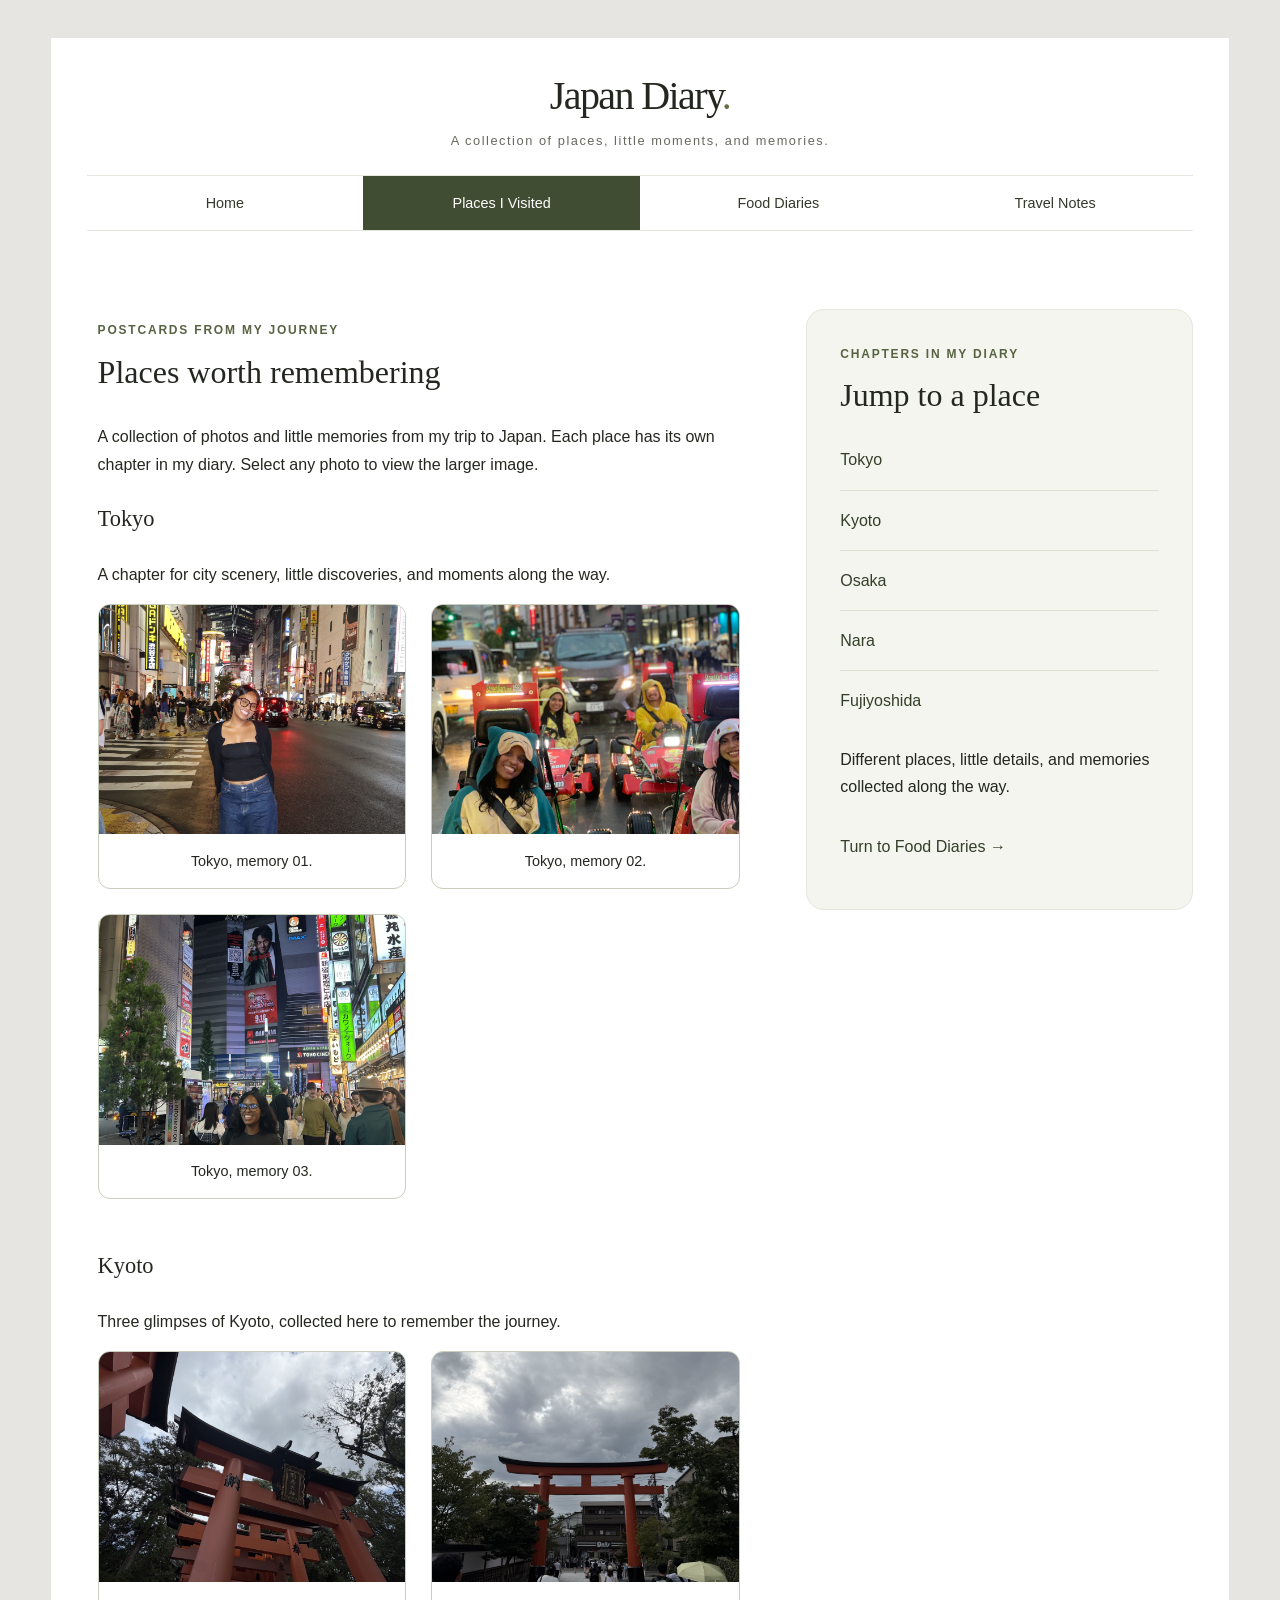
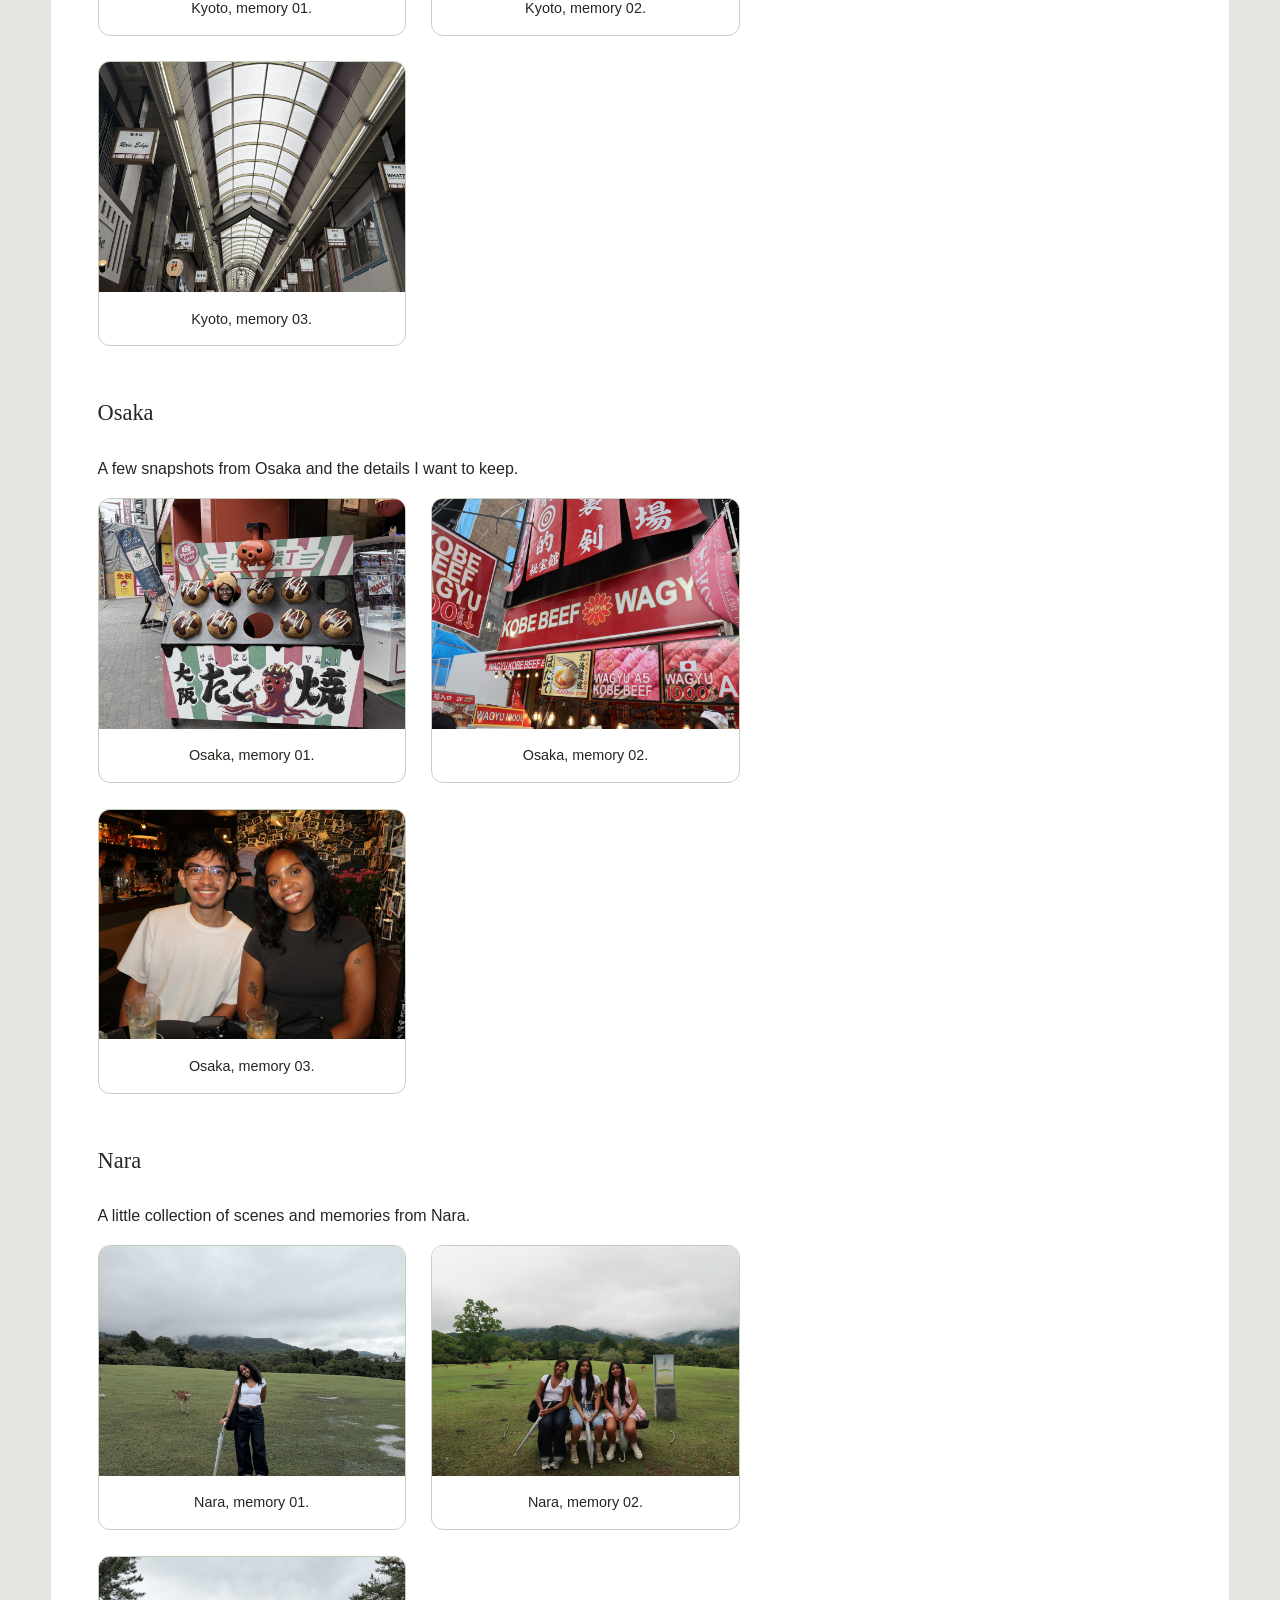
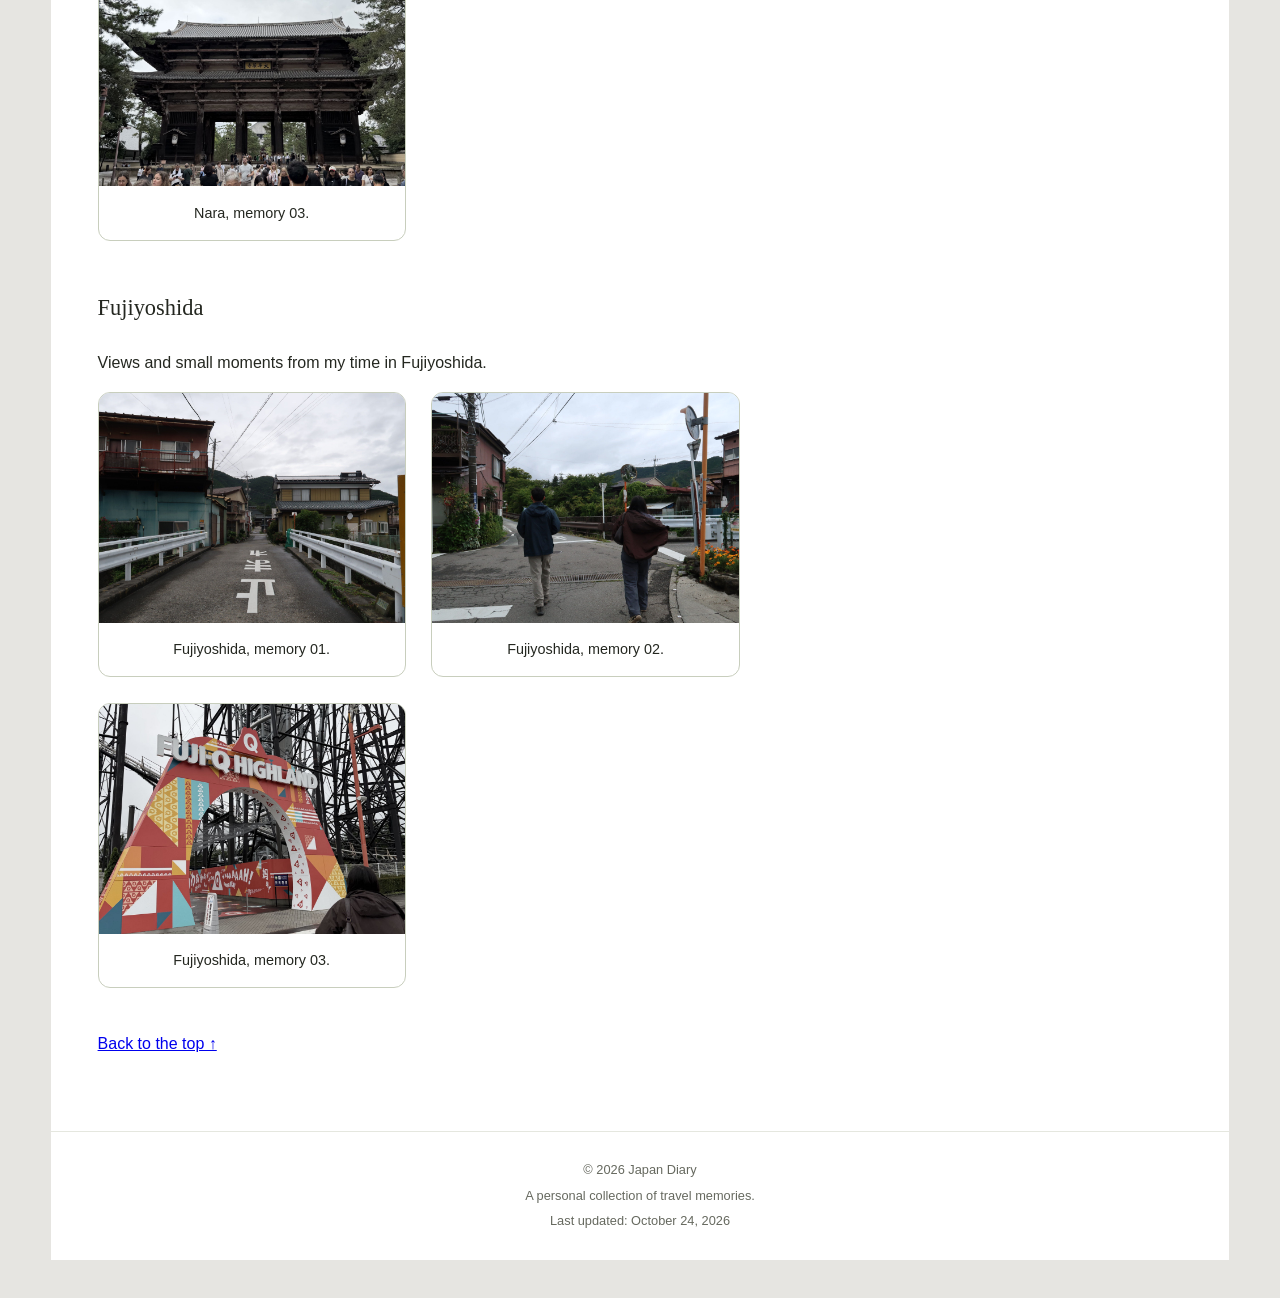
==== commit a011b895: "Add files via upload" ====
--- a/destinations.html
+++ b/destinations.html
@@ -3,7 +3,7 @@
 <head>
     <meta charset="UTF-8">
     <meta name="description"
-          content="Japan Diary: photos and memories from Tokyo, Kyoto, Osaka, Nara, and Fujiyoshida.">
+          content="Japan Diary: photos and memories from Tokyo, Kyoto, Osaka, Nara, Fujiyoshida, and Shinjuku.">
     <meta name="viewport"
           content="width=device-width, initial-scale=1.0">
 
@@ -43,20 +43,18 @@
                     to view the larger image.
                 </p>
 
-                <!-- TOKYO: 10 PHOTOS -->
                 <section id="tokyo">
                     <h3>Tokyo</h3>
                     <p>
-                        City scenery, little discoveries,
-                        and moments collected along the way.
+                        A chapter for city scenery, little
+                        discoveries, and moments along the way.
                     </p>
 
                     <div class="gallery-grid">
                         <div class="gallery">
                             <a href="Images/tokyo1.jpg">
                                 <img src="Images/tokyo1.jpg"
-                                     alt="Tokyo travel photo 1"
-                                     loading="lazy">
+                                     alt="Tokyo travel photo 1">
                             </a>
                             <div class="desc">Tokyo, memory 01.</div>
                         </div>
@@ -64,8 +62,7 @@
                         <div class="gallery">
                             <a href="Images/tokyo2.jpg">
                                 <img src="Images/tokyo2.jpg"
-                                     alt="Tokyo travel photo 2"
-                                     loading="lazy">
+                                     alt="Tokyo travel photo 2">
                             </a>
                             <div class="desc">Tokyo, memory 02.</div>
                         </div>
@@ -73,91 +70,25 @@
                         <div class="gallery">
                             <a href="Images/tokyo3.jpg">
                                 <img src="Images/tokyo3.jpg"
-                                     alt="Tokyo travel photo 3"
-                                     loading="lazy">
+                                     alt="Tokyo travel photo 3">
                             </a>
                             <div class="desc">Tokyo, memory 03.</div>
                         </div>
-
-                        <div class="gallery">
-                            <a href="Images/tokyo4.jpg">
-                                <img src="Images/tokyo4.jpg"
-                                     alt="Tokyo travel photo 4"
-                                     loading="lazy">
-                            </a>
-                            <div class="desc">Tokyo, memory 04.</div>
-                        </div>
-
-                        <div class="gallery">
-                            <a href="Images/tokyo5.jpg">
-                                <img src="Images/tokyo5.jpg"
-                                     alt="Tokyo travel photo 5"
-                                     loading="lazy">
-                            </a>
-                            <div class="desc">Tokyo, memory 05.</div>
-                        </div>
-
-                        <div class="gallery">
-                            <a href="Images/tokyo6.jpg">
-                                <img src="Images/tokyo6.jpg"
-                                     alt="Tokyo travel photo 6"
-                                     loading="lazy">
-                            </a>
-                            <div class="desc">Tokyo, memory 06.</div>
-                        </div>
-
-                        <div class="gallery">
-                            <a href="Images/tokyo7.jpg">
-                                <img src="Images/tokyo7.jpg"
-                                     alt="Tokyo travel photo 7"
-                                     loading="lazy">
-                            </a>
-                            <div class="desc">Tokyo, memory 07.</div>
-                        </div>
-
-                        <div class="gallery">
-                            <a href="Images/tokyo8.jpg">
-                                <img src="Images/tokyo8.jpg"
-                                     alt="Tokyo travel photo 8"
-                                     loading="lazy">
-                            </a>
-                            <div class="desc">Tokyo, memory 08.</div>
-                        </div>
-
-                        <div class="gallery">
-                            <a href="Images/tokyo9.jpg">
-                                <img src="Images/tokyo9.jpg"
-                                     alt="Tokyo travel photo 9"
-                                     loading="lazy">
-                            </a>
-                            <div class="desc">Tokyo, memory 09.</div>
-                        </div>
-
-                        <div class="gallery">
-                            <a href="Images/tokyo10.jpg">
-                                <img src="Images/tokyo10.jpg"
-                                     alt="Tokyo travel photo 10"
-                                     loading="lazy">
-                            </a>
-                            <div class="desc">Tokyo, memory 10.</div>
-                        </div>
-                    </div>
-                </section>
-
-                <!-- KYOTO: 6 PHOTOS -->
+                    </div>
+                </section>
+
                 <section id="kyoto">
                     <h3>Kyoto</h3>
                     <p>
-                        Glimpses of Kyoto, collected here
-                        to remember the journey.
+                        Three glimpses of Kyoto, collected
+                        here to remember the journey.
                     </p>
 
                     <div class="gallery-grid">
                         <div class="gallery">
                             <a href="Images/kyoto1.jpg">
                                 <img src="Images/kyoto1.jpg"
-                                     alt="Kyoto travel photo 1"
-                                     loading="lazy">
+                                     alt="Kyoto travel photo 1">
                             </a>
                             <div class="desc">Kyoto, memory 01.</div>
                         </div>
@@ -165,8 +96,7 @@
                         <div class="gallery">
                             <a href="Images/kyoto2.jpg">
                                 <img src="Images/kyoto2.jpg"
-                                     alt="Kyoto travel photo 2"
-                                     loading="lazy">
+                                     alt="Kyoto travel photo 2">
                             </a>
                             <div class="desc">Kyoto, memory 02.</div>
                         </div>
@@ -174,55 +104,25 @@
                         <div class="gallery">
                             <a href="Images/kyoto3.jpg">
                                 <img src="Images/kyoto3.jpg"
-                                     alt="Kyoto travel photo 3"
-                                     loading="lazy">
+                                     alt="Kyoto travel photo 3">
                             </a>
                             <div class="desc">Kyoto, memory 03.</div>
                         </div>
-
-                        <div class="gallery">
-                            <a href="Images/kyoto4.jpg">
-                                <img src="Images/kyoto4.jpg"
-                                     alt="Kyoto travel photo 4"
-                                     loading="lazy">
-                            </a>
-                            <div class="desc">Kyoto, memory 04.</div>
-                        </div>
-
-                        <div class="gallery">
-                            <a href="Images/kyoto5.jpg">
-                                <img src="Images/kyoto5.jpg"
-                                     alt="Kyoto travel photo 5"
-                                     loading="lazy">
-                            </a>
-                            <div class="desc">Kyoto, memory 05.</div>
-                        </div>
-
-                        <div class="gallery">
-                            <a href="Images/kyoto6.jpg">
-                                <img src="Images/kyoto6.jpg"
-                                     alt="Kyoto travel photo 6"
-                                     loading="lazy">
-                            </a>
-                            <div class="desc">Kyoto, memory 06.</div>
-                        </div>
-                    </div>
-                </section>
-
-                <!-- OSAKA: 10 PHOTOS -->
+                    </div>
+                </section>
+
                 <section id="osaka">
                     <h3>Osaka</h3>
                     <p>
-                        Snapshots from Osaka and the
-                        details I want to keep.
+                        A few snapshots from Osaka and
+                        the details I want to keep.
                     </p>
 
                     <div class="gallery-grid">
                         <div class="gallery">
                             <a href="Images/osaka1.jpg">
                                 <img src="Images/osaka1.jpg"
-                                     alt="Osaka travel photo 1"
-                                     loading="lazy">
+                                     alt="Osaka travel photo 1">
                             </a>
                             <div class="desc">Osaka, memory 01.</div>
                         </div>
@@ -230,8 +130,7 @@
                         <div class="gallery">
                             <a href="Images/osaka2.jpg">
                                 <img src="Images/osaka2.jpg"
-                                     alt="Osaka travel photo 2"
-                                     loading="lazy">
+                                     alt="Osaka travel photo 2">
                             </a>
                             <div class="desc">Osaka, memory 02.</div>
                         </div>
@@ -239,78 +138,13 @@
                         <div class="gallery">
                             <a href="Images/osaka3.jpg">
                                 <img src="Images/osaka3.jpg"
-                                     alt="Osaka travel photo 3"
-                                     loading="lazy">
+                                     alt="Osaka travel photo 3">
                             </a>
                             <div class="desc">Osaka, memory 03.</div>
                         </div>
-
-                        <div class="gallery">
-                            <a href="Images/osaka4.jpg">
-                                <img src="Images/osaka4.jpg"
-                                     alt="Osaka travel photo 4"
-                                     loading="lazy">
-                            </a>
-                            <div class="desc">Osaka, memory 04.</div>
-                        </div>
-
-                        <div class="gallery">
-                            <a href="Images/osaka5.jpg">
-                                <img src="Images/osaka5.jpg"
-                                     alt="Osaka travel photo 5"
-                                     loading="lazy">
-                            </a>
-                            <div class="desc">Osaka, memory 05.</div>
-                        </div>
-
-                        <div class="gallery">
-                            <a href="Images/osaka6.jpg">
-                                <img src="Images/osaka6.jpg"
-                                     alt="Osaka travel photo 6"
-                                     loading="lazy">
-                            </a>
-                            <div class="desc">Osaka, memory 06.</div>
-                        </div>
-
-                        <div class="gallery">
-                            <a href="Images/osaka7.jpg">
-                                <img src="Images/osaka7.jpg"
-                                     alt="Osaka travel photo 7"
-                                     loading="lazy">
-                            </a>
-                            <div class="desc">Osaka, memory 07.</div>
-                        </div>
-
-                        <div class="gallery">
-                            <a href="Images/osaka8.jpg">
-                                <img src="Images/osaka8.jpg"
-                                     alt="Osaka travel photo 8"
-                                     loading="lazy">
-                            </a>
-                            <div class="desc">Osaka, memory 08.</div>
-                        </div>
-
-                        <div class="gallery">
-                            <a href="Images/osaka9.jpg">
-                                <img src="Images/osaka9.jpg"
-                                     alt="Osaka travel photo 9"
-                                     loading="lazy">
-                            </a>
-                            <div class="desc">Osaka, memory 09.</div>
-                        </div>
-
-                        <div class="gallery">
-                            <a href="Images/osaka10.jpg">
-                                <img src="Images/osaka10.jpg"
-                                     alt="Osaka travel photo 10"
-                                     loading="lazy">
-                            </a>
-                            <div class="desc">Osaka, memory 10.</div>
-                        </div>
-                    </div>
-                </section>
-
-                <!-- NARA: 3 PHOTOS -->
+                    </div>
+                </section>
+
                 <section id="nara">
                     <h3>Nara</h3>
                     <p>
@@ -322,8 +156,7 @@
                         <div class="gallery">
                             <a href="Images/nara1.jpg">
                                 <img src="Images/nara1.jpg"
-                                     alt="Nara travel photo 1"
-                                     loading="lazy">
+                                     alt="Nara travel photo 1">
                             </a>
                             <div class="desc">Nara, memory 01.</div>
                         </div>
@@ -331,8 +164,7 @@
                         <div class="gallery">
                             <a href="Images/nara2.jpg">
                                 <img src="Images/nara2.jpg"
-                                     alt="Nara travel photo 2"
-                                     loading="lazy">
+                                     alt="Nara travel photo 2">
                             </a>
                             <div class="desc">Nara, memory 02.</div>
                         </div>
@@ -340,15 +172,13 @@
                         <div class="gallery">
                             <a href="Images/nara3.jpg">
                                 <img src="Images/nara3.jpg"
-                                     alt="Nara travel photo 3"
-                                     loading="lazy">
+                                     alt="Nara travel photo 3">
                             </a>
                             <div class="desc">Nara, memory 03.</div>
                         </div>
                     </div>
                 </section>
 
-                <!-- FUJIYOSHIDA: 7 PHOTOS -->
                 <section id="fujiyoshida">
                     <h3>Fujiyoshida</h3>
                     <p>
@@ -360,8 +190,7 @@
                         <div class="gallery">
                             <a href="Images/fujiyoshida1.jpg">
                                 <img src="Images/fujiyoshida1.jpg"
-                                     alt="Fujiyoshida travel photo 1"
-                                     loading="lazy">
+                                     alt="Fujiyoshida travel photo 1">
                             </a>
                             <div class="desc">
                                 Fujiyoshida, memory 01.
@@ -371,8 +200,7 @@
                         <div class="gallery">
                             <a href="Images/fujiyoshida2.jpg">
                                 <img src="Images/fujiyoshida2.jpg"
-                                     alt="Fujiyoshida travel photo 2"
-                                     loading="lazy">
+                                     alt="Fujiyoshida travel photo 2">
                             </a>
                             <div class="desc">
                                 Fujiyoshida, memory 02.
@@ -382,55 +210,10 @@
                         <div class="gallery">
                             <a href="Images/fujiyoshida3.jpg">
                                 <img src="Images/fujiyoshida3.jpg"
-                                     alt="Fujiyoshida travel photo 3"
-                                     loading="lazy">
+                                     alt="Fujiyoshida travel photo 3">
                             </a>
                             <div class="desc">
                                 Fujiyoshida, memory 03.
-                            </div>
-                        </div>
-
-                        <div class="gallery">
-                            <a href="Images/fujiyoshida4.jpg">
-                                <img src="Images/fujiyoshida4.jpg"
-                                     alt="Fujiyoshida travel photo 4"
-                                     loading="lazy">
-                            </a>
-                            <div class="desc">
-                                Fujiyoshida, memory 04.
-                            </div>
-                        </div>
-
-                        <div class="gallery">
-                            <a href="Images/fujiyoshida5.jpg">
-                                <img src="Images/fujiyoshida5.jpg"
-                                     alt="Fujiyoshida travel photo 5"
-                                     loading="lazy">
-                            </a>
-                            <div class="desc">
-                                Fujiyoshida, memory 05.
-                            </div>
-                        </div>
-
-                        <div class="gallery">
-                            <a href="Images/fujiyoshida6.jpg">
-                                <img src="Images/fujiyoshida6.jpg"
-                                     alt="Fujiyoshida travel photo 6"
-                                     loading="lazy">
-                            </a>
-                            <div class="desc">
-                                Fujiyoshida, memory 06.
-                            </div>
-                        </div>
-
-                        <div class="gallery">
-                            <a href="Images/fujiyoshida7.jpg">
-                                <img src="Images/fujiyoshida7.jpg"
-                                     alt="Fujiyoshida travel photo 7"
-                                     loading="lazy">
-                            </a>
-                            <div class="desc">
-                                Fujiyoshida, memory 07.
                             </div>
                         </div>
                     </div>
@@ -451,6 +234,7 @@
                     <li><a href="#osaka">Osaka</a></li>
                     <li><a href="#nara">Nara</a></li>
                     <li><a href="#fujiyoshida">Fujiyoshida</a></li>
+
                 </ul>
 
                 <p>
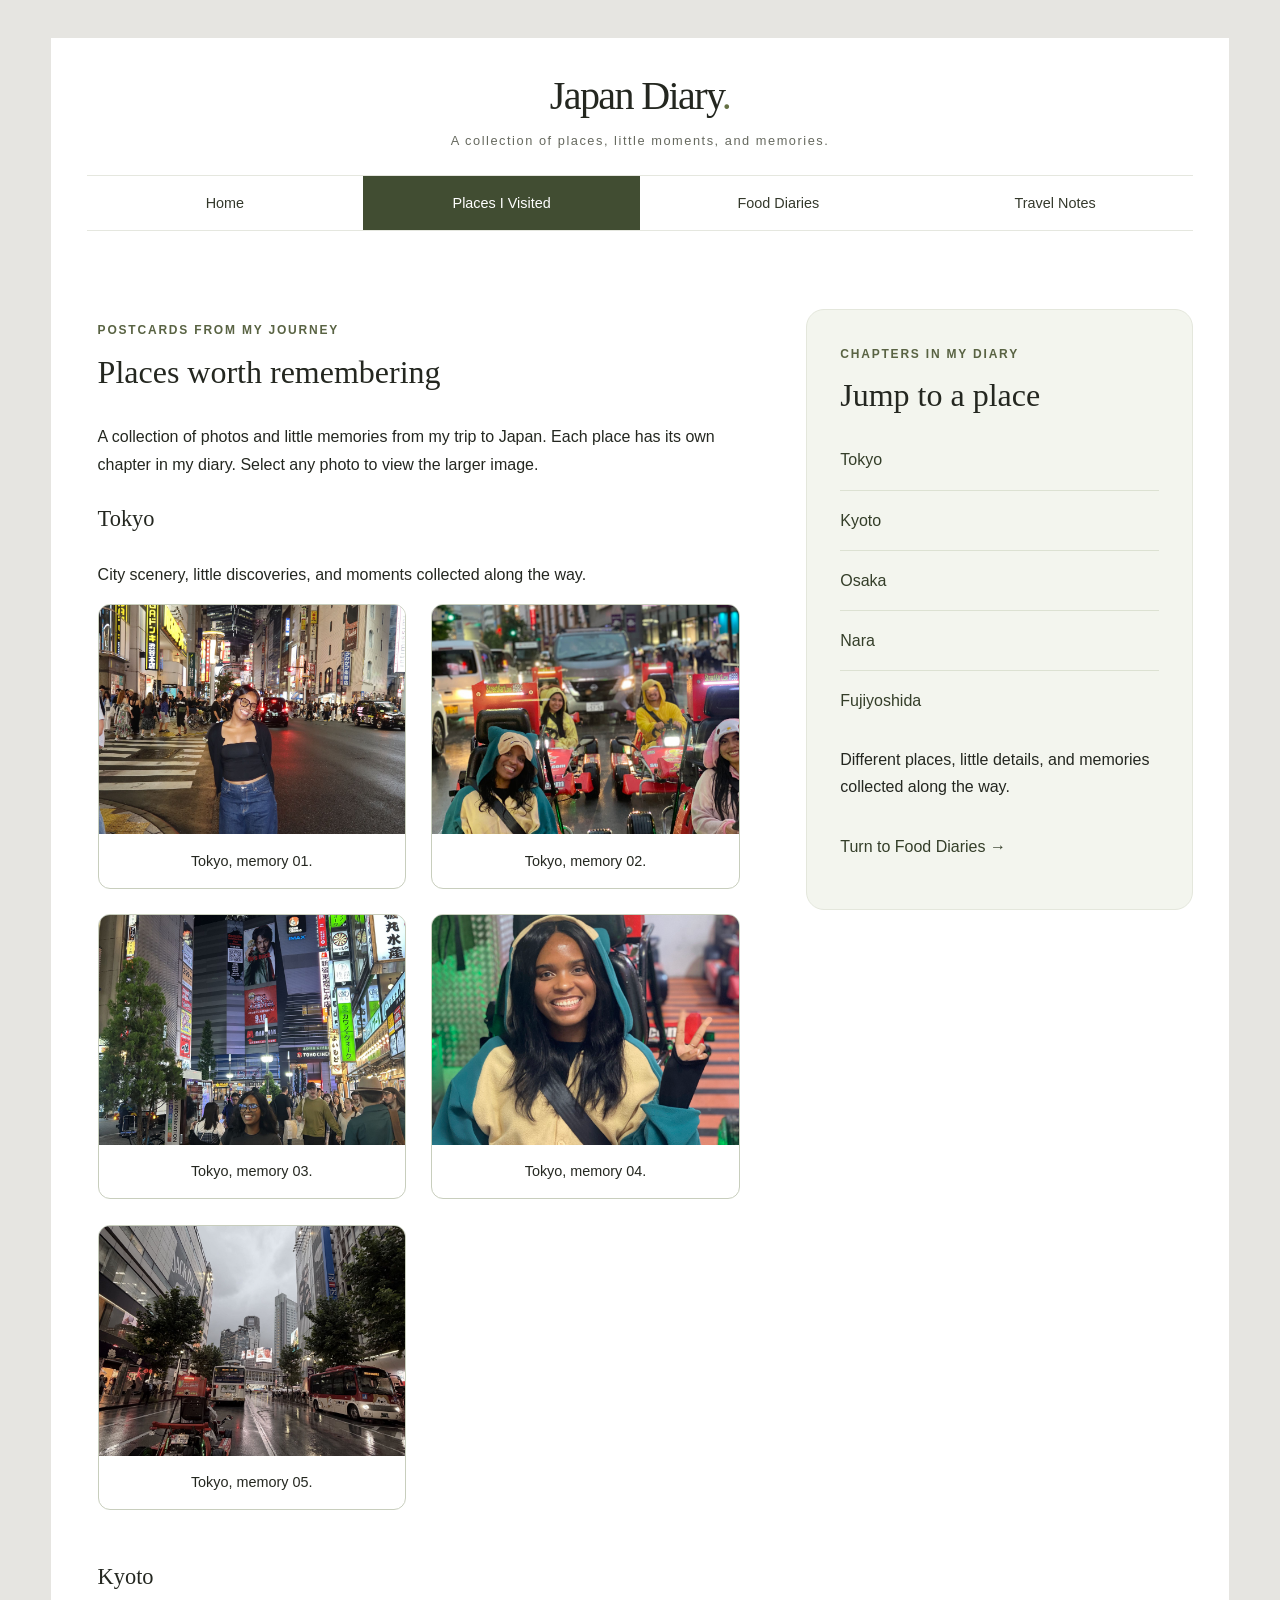
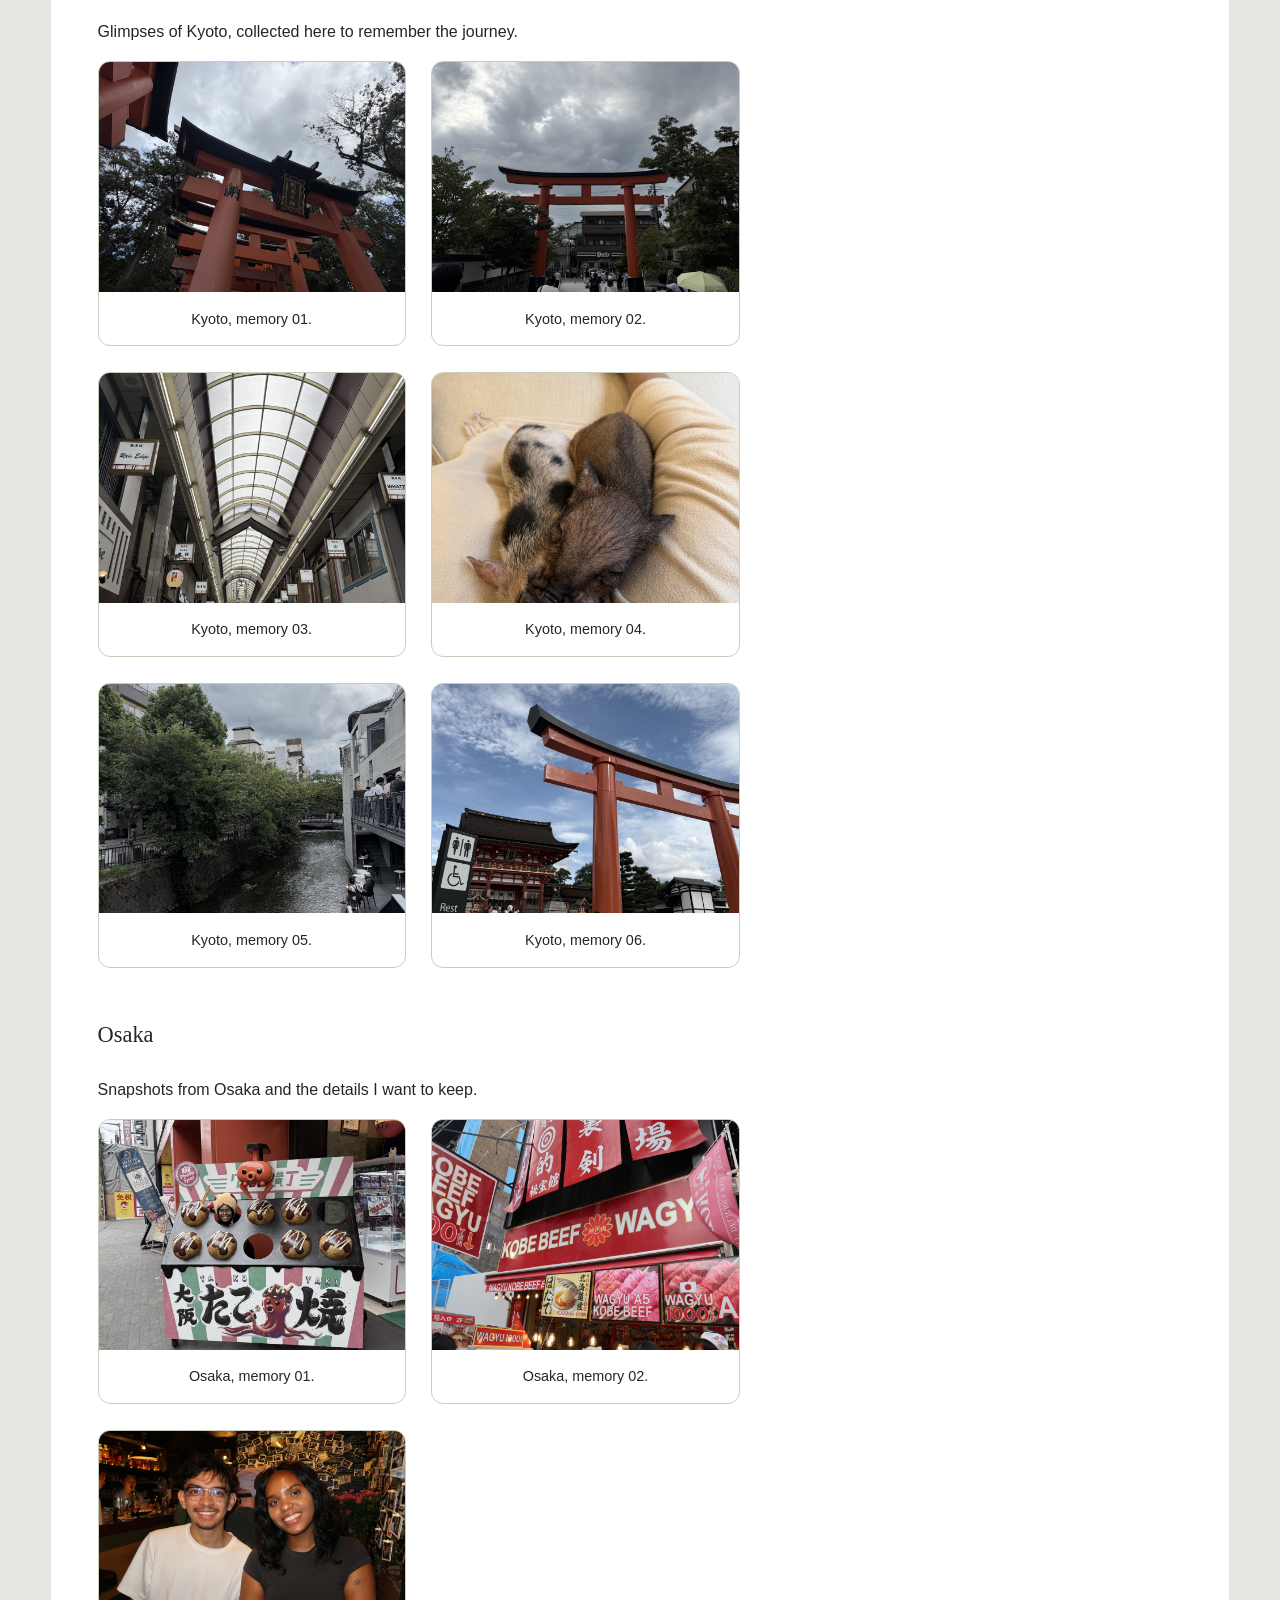
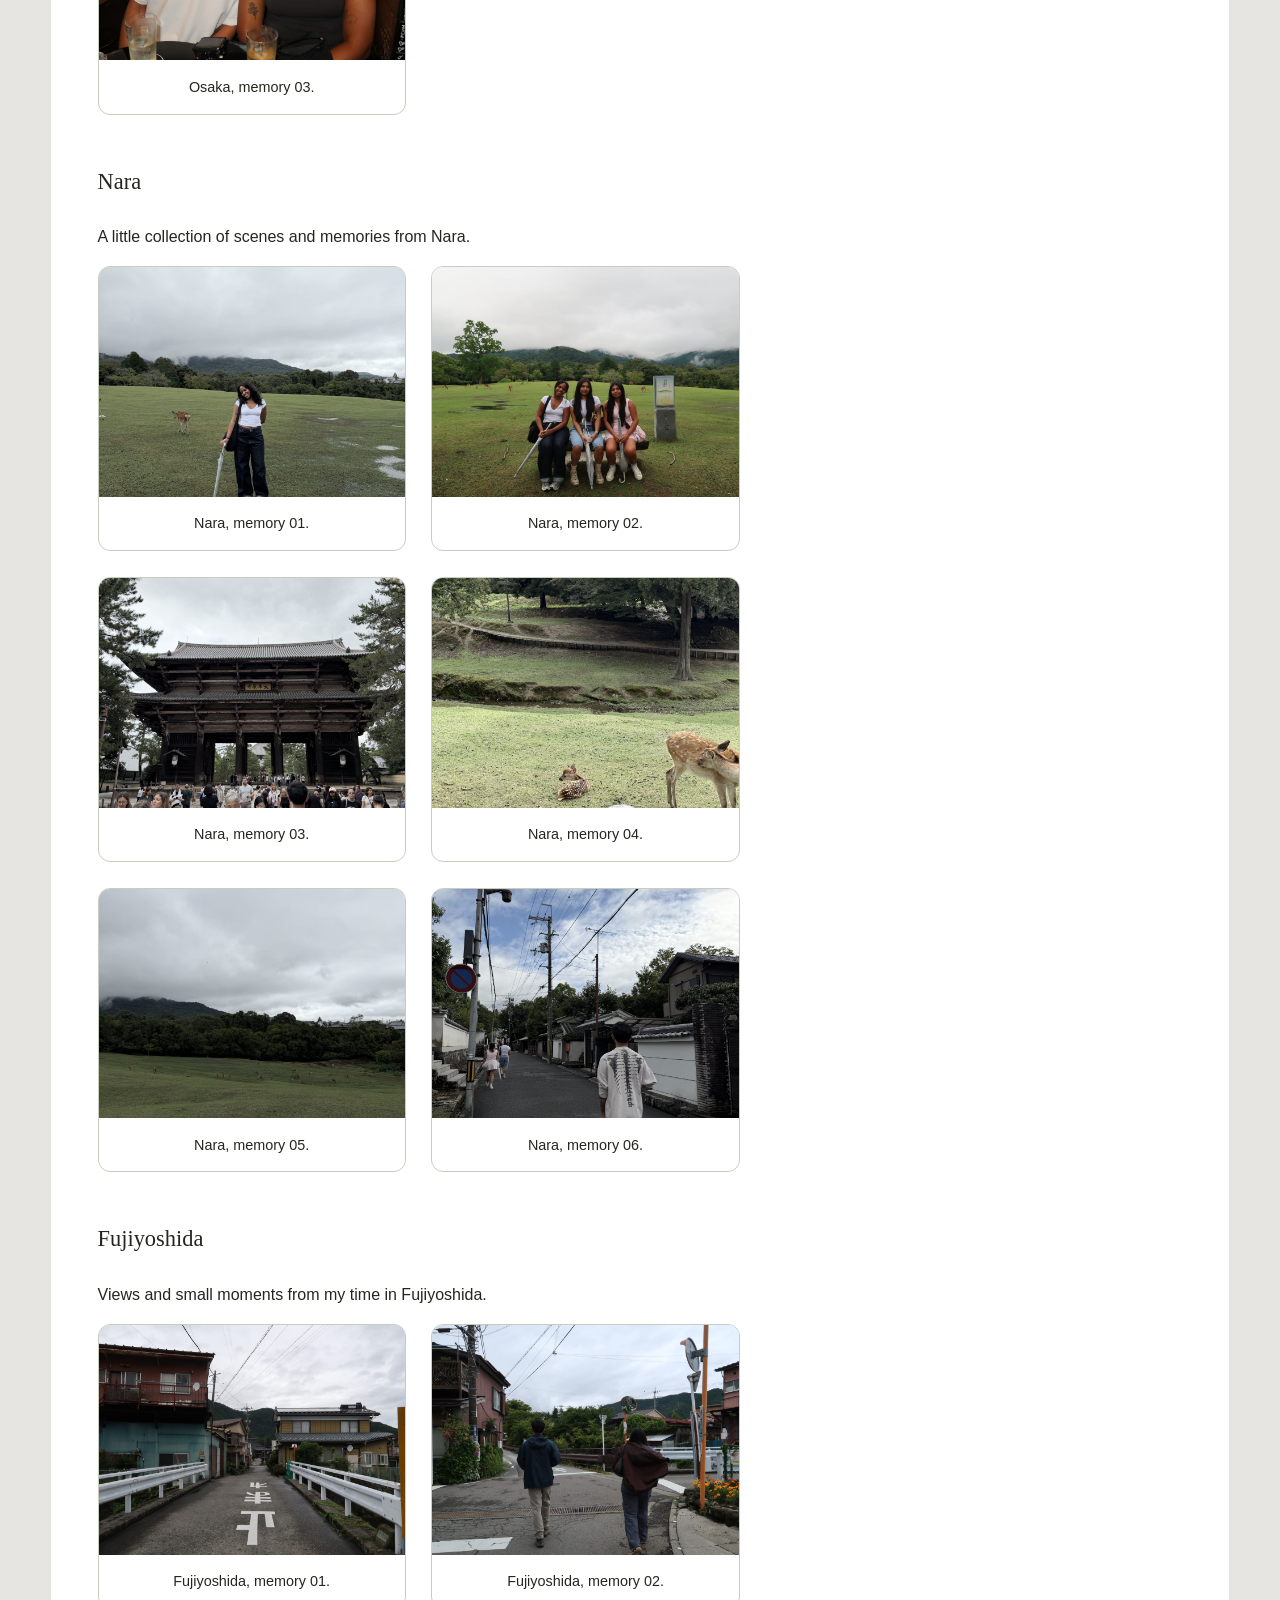
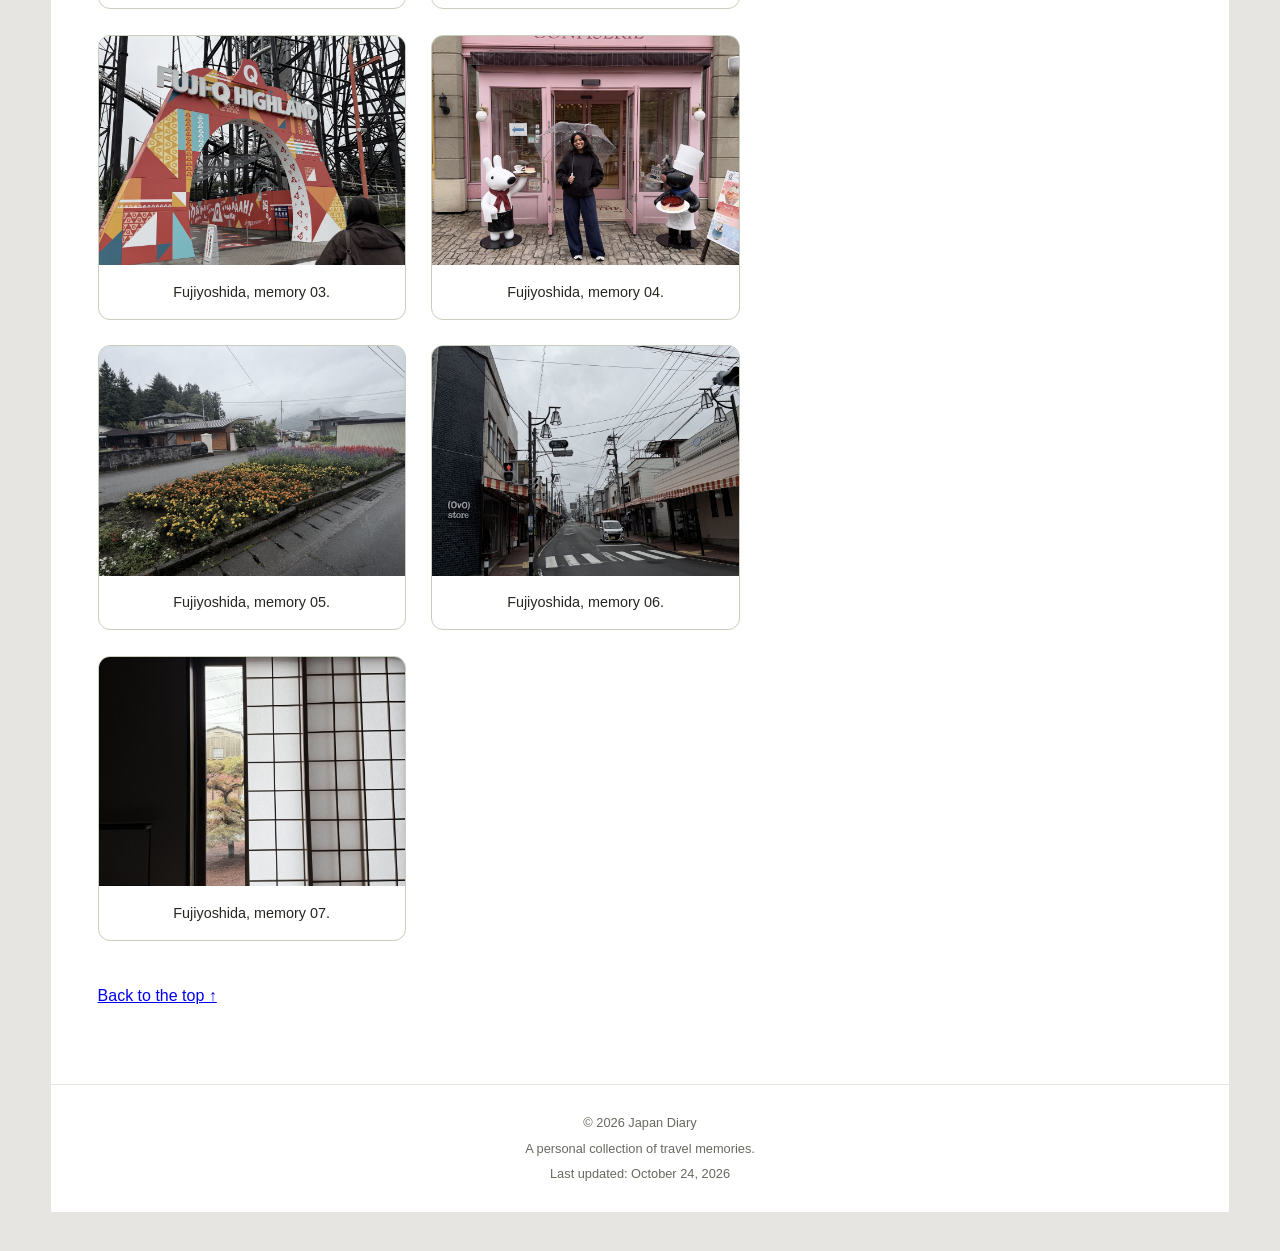
==== commit 542876bd: "Add files via upload" ====
--- a/destinations.html
+++ b/destinations.html
@@ -3,7 +3,7 @@
 <head>
     <meta charset="UTF-8">
     <meta name="description"
-          content="Japan Diary: photos and memories from Tokyo, Kyoto, Osaka, Nara, Fujiyoshida, and Shinjuku.">
+          content="Japan Diary: photos and memories from Tokyo, Kyoto, Osaka, Nara, and Fujiyoshida.">
     <meta name="viewport"
           content="width=device-width, initial-scale=1.0">
 
@@ -43,18 +43,20 @@
                     to view the larger image.
                 </p>
 
+                <!-- TOKYO: 5 PHOTOS -->
                 <section id="tokyo">
                     <h3>Tokyo</h3>
                     <p>
-                        A chapter for city scenery, little
-                        discoveries, and moments along the way.
+                        City scenery, little discoveries,
+                        and moments collected along the way.
                     </p>
 
                     <div class="gallery-grid">
                         <div class="gallery">
                             <a href="Images/tokyo1.jpg">
                                 <img src="Images/tokyo1.jpg"
-                                     alt="Tokyo travel photo 1">
+                                     alt="Tokyo travel photo 1"
+                                     loading="lazy">
                             </a>
                             <div class="desc">Tokyo, memory 01.</div>
                         </div>
@@ -62,7 +64,8 @@
                         <div class="gallery">
                             <a href="Images/tokyo2.jpg">
                                 <img src="Images/tokyo2.jpg"
-                                     alt="Tokyo travel photo 2">
+                                     alt="Tokyo travel photo 2"
+                                     loading="lazy">
                             </a>
                             <div class="desc">Tokyo, memory 02.</div>
                         </div>
@@ -70,25 +73,46 @@
                         <div class="gallery">
                             <a href="Images/tokyo3.jpg">
                                 <img src="Images/tokyo3.jpg"
-                                     alt="Tokyo travel photo 3">
+                                     alt="Tokyo travel photo 3"
+                                     loading="lazy">
                             </a>
                             <div class="desc">Tokyo, memory 03.</div>
                         </div>
-                    </div>
-                </section>
-
+
+                        <div class="gallery">
+                            <a href="Images/tokyo4.jpg">
+                                <img src="Images/tokyo4.jpg"
+                                     alt="Tokyo travel photo 4"
+                                     loading="lazy">
+                            </a>
+                            <div class="desc">Tokyo, memory 04.</div>
+                        </div>
+
+                        <div class="gallery">
+                            <a href="Images/tokyo5.jpg">
+                                <img src="Images/tokyo5.jpg"
+                                     alt="Tokyo travel photo 5"
+                                     loading="lazy">
+                            </a>
+                            <div class="desc">Tokyo, memory 05.</div>
+                        </div>
+                    </div>
+                </section>
+
+                <!-- KYOTO: 6 PHOTOS -->
                 <section id="kyoto">
                     <h3>Kyoto</h3>
                     <p>
-                        Three glimpses of Kyoto, collected
-                        here to remember the journey.
+                        Glimpses of Kyoto, collected here
+                        to remember the journey.
                     </p>
 
                     <div class="gallery-grid">
                         <div class="gallery">
                             <a href="Images/kyoto1.jpg">
                                 <img src="Images/kyoto1.jpg"
-                                     alt="Kyoto travel photo 1">
+                                     alt="Kyoto travel photo 1"
+                                     loading="lazy">
                             </a>
                             <div class="desc">Kyoto, memory 01.</div>
                         </div>
@@ -96,7 +120,8 @@
                         <div class="gallery">
                             <a href="Images/kyoto2.jpg">
                                 <img src="Images/kyoto2.jpg"
-                                     alt="Kyoto travel photo 2">
+                                     alt="Kyoto travel photo 2"
+                                     loading="lazy">
                             </a>
                             <div class="desc">Kyoto, memory 02.</div>
                         </div>
@@ -104,25 +129,55 @@
                         <div class="gallery">
                             <a href="Images/kyoto3.jpg">
                                 <img src="Images/kyoto3.jpg"
-                                     alt="Kyoto travel photo 3">
+                                     alt="Kyoto travel photo 3"
+                                     loading="lazy">
                             </a>
                             <div class="desc">Kyoto, memory 03.</div>
                         </div>
-                    </div>
-                </section>
-
+
+                        <div class="gallery">
+                            <a href="Images/kyoto4.jpg">
+                                <img src="Images/kyoto4.jpg"
+                                     alt="Kyoto travel photo 4"
+                                     loading="lazy">
+                            </a>
+                            <div class="desc">Kyoto, memory 04.</div>
+                        </div>
+
+                        <div class="gallery">
+                            <a href="Images/kyoto5.jpg">
+                                <img src="Images/kyoto5.jpg"
+                                     alt="Kyoto travel photo 5"
+                                     loading="lazy">
+                            </a>
+                            <div class="desc">Kyoto, memory 05.</div>
+                        </div>
+
+                        <div class="gallery">
+                            <a href="Images/kyoto6.jpg">
+                                <img src="Images/kyoto6.jpg"
+                                     alt="Kyoto travel photo 6"
+                                     loading="lazy">
+                            </a>
+                            <div class="desc">Kyoto, memory 06.</div>
+                        </div>
+                    </div>
+                </section>
+
+                <!-- OSAKA: 3 PHOTOS -->
                 <section id="osaka">
                     <h3>Osaka</h3>
                     <p>
-                        A few snapshots from Osaka and
-                        the details I want to keep.
+                        Snapshots from Osaka and the
+                        details I want to keep.
                     </p>
 
                     <div class="gallery-grid">
                         <div class="gallery">
                             <a href="Images/osaka1.jpg">
                                 <img src="Images/osaka1.jpg"
-                                     alt="Osaka travel photo 1">
+                                     alt="Osaka travel photo 1"
+                                     loading="lazy">
                             </a>
                             <div class="desc">Osaka, memory 01.</div>
                         </div>
@@ -130,7 +185,8 @@
                         <div class="gallery">
                             <a href="Images/osaka2.jpg">
                                 <img src="Images/osaka2.jpg"
-                                     alt="Osaka travel photo 2">
+                                     alt="Osaka travel photo 2"
+                                     loading="lazy">
                             </a>
                             <div class="desc">Osaka, memory 02.</div>
                         </div>
@@ -138,13 +194,15 @@
                         <div class="gallery">
                             <a href="Images/osaka3.jpg">
                                 <img src="Images/osaka3.jpg"
-                                     alt="Osaka travel photo 3">
+                                     alt="Osaka travel photo 3"
+                                     loading="lazy">
                             </a>
                             <div class="desc">Osaka, memory 03.</div>
                         </div>
                     </div>
                 </section>
 
+                <!-- NARA: 6 PHOTOS -->
                 <section id="nara">
                     <h3>Nara</h3>
                     <p>
@@ -156,7 +214,8 @@
                         <div class="gallery">
                             <a href="Images/nara1.jpg">
                                 <img src="Images/nara1.jpg"
-                                     alt="Nara travel photo 1">
+                                     alt="Nara travel photo 1"
+                                     loading="lazy">
                             </a>
                             <div class="desc">Nara, memory 01.</div>
                         </div>
@@ -164,7 +223,8 @@
                         <div class="gallery">
                             <a href="Images/nara2.jpg">
                                 <img src="Images/nara2.jpg"
-                                     alt="Nara travel photo 2">
+                                     alt="Nara travel photo 2"
+                                     loading="lazy">
                             </a>
                             <div class="desc">Nara, memory 02.</div>
                         </div>
@@ -172,13 +232,42 @@
                         <div class="gallery">
                             <a href="Images/nara3.jpg">
                                 <img src="Images/nara3.jpg"
-                                     alt="Nara travel photo 3">
+                                     alt="Nara travel photo 3"
+                                     loading="lazy">
                             </a>
                             <div class="desc">Nara, memory 03.</div>
                         </div>
-                    </div>
-                </section>
-
+
+                        <div class="gallery">
+                            <a href="Images/nara4.jpg">
+                                <img src="Images/nara4.jpg"
+                                     alt="Nara travel photo 4"
+                                     loading="lazy">
+                            </a>
+                            <div class="desc">Nara, memory 04.</div>
+                        </div>
+
+                        <div class="gallery">
+                            <a href="Images/nara5.jpg">
+                                <img src="Images/nara5.jpg"
+                                     alt="Nara travel photo 5"
+                                     loading="lazy">
+                            </a>
+                            <div class="desc">Nara, memory 05.</div>
+                        </div>
+
+                        <div class="gallery">
+                            <a href="Images/nara6.jpg">
+                                <img src="Images/nara6.jpg"
+                                     alt="Nara travel photo 6"
+                                     loading="lazy">
+                            </a>
+                            <div class="desc">Nara, memory 06.</div>
+                        </div>
+                    </div>
+                </section>
+
+                <!-- FUJIYOSHIDA: 7 PHOTOS -->
                 <section id="fujiyoshida">
                     <h3>Fujiyoshida</h3>
                     <p>
@@ -190,7 +279,8 @@
                         <div class="gallery">
                             <a href="Images/fujiyoshida1.jpg">
                                 <img src="Images/fujiyoshida1.jpg"
-                                     alt="Fujiyoshida travel photo 1">
+                                     alt="Fujiyoshida travel photo 1"
+                                     loading="lazy">
                             </a>
                             <div class="desc">
                                 Fujiyoshida, memory 01.
@@ -200,7 +290,8 @@
                         <div class="gallery">
                             <a href="Images/fujiyoshida2.jpg">
                                 <img src="Images/fujiyoshida2.jpg"
-                                     alt="Fujiyoshida travel photo 2">
+                                     alt="Fujiyoshida travel photo 2"
+                                     loading="lazy">
                             </a>
                             <div class="desc">
                                 Fujiyoshida, memory 02.
@@ -210,10 +301,55 @@
                         <div class="gallery">
                             <a href="Images/fujiyoshida3.jpg">
                                 <img src="Images/fujiyoshida3.jpg"
-                                     alt="Fujiyoshida travel photo 3">
+                                     alt="Fujiyoshida travel photo 3"
+                                     loading="lazy">
                             </a>
                             <div class="desc">
                                 Fujiyoshida, memory 03.
+                            </div>
+                        </div>
+
+                        <div class="gallery">
+                            <a href="Images/fujiyoshida4.jpg">
+                                <img src="Images/fujiyoshida4.jpg"
+                                     alt="Fujiyoshida travel photo 4"
+                                     loading="lazy">
+                            </a>
+                            <div class="desc">
+                                Fujiyoshida, memory 04.
+                            </div>
+                        </div>
+
+                        <div class="gallery">
+                            <a href="Images/fujiyoshida5.jpg">
+                                <img src="Images/fujiyoshida5.jpg"
+                                     alt="Fujiyoshida travel photo 5"
+                                     loading="lazy">
+                            </a>
+                            <div class="desc">
+                                Fujiyoshida, memory 05.
+                            </div>
+                        </div>
+
+                        <div class="gallery">
+                            <a href="Images/fujiyoshida6.jpg">
+                                <img src="Images/fujiyoshida6.jpg"
+                                     alt="Fujiyoshida travel photo 6"
+                                     loading="lazy">
+                            </a>
+                            <div class="desc">
+                                Fujiyoshida, memory 06.
+                            </div>
+                        </div>
+
+                        <div class="gallery">
+                            <a href="Images/fujiyoshida7.jpg">
+                                <img src="Images/fujiyoshida7.jpg"
+                                     alt="Fujiyoshida travel photo 7"
+                                     loading="lazy">
+                            </a>
+                            <div class="desc">
+                                Fujiyoshida, memory 07.
                             </div>
                         </div>
                     </div>
@@ -234,7 +370,6 @@
                     <li><a href="#osaka">Osaka</a></li>
                     <li><a href="#nara">Nara</a></li>
                     <li><a href="#fujiyoshida">Fujiyoshida</a></li>
-
                 </ul>
 
                 <p>
